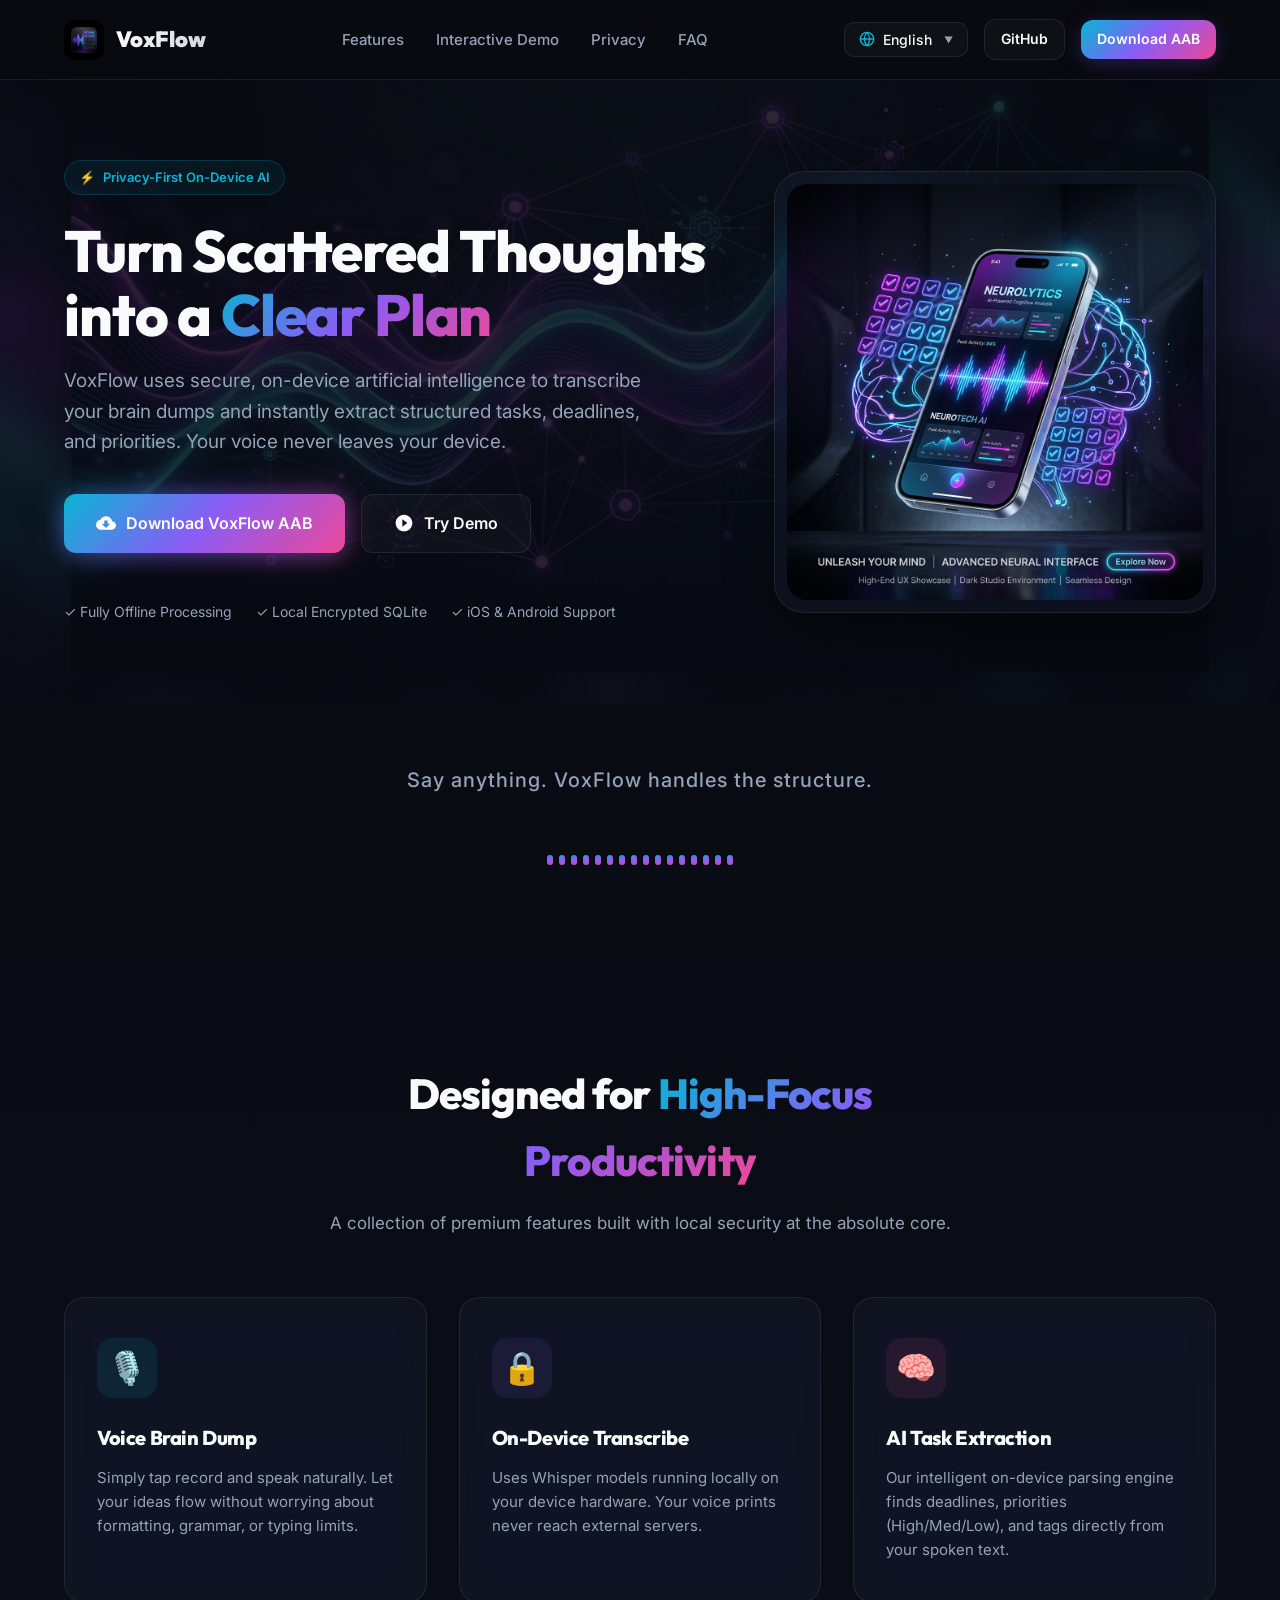
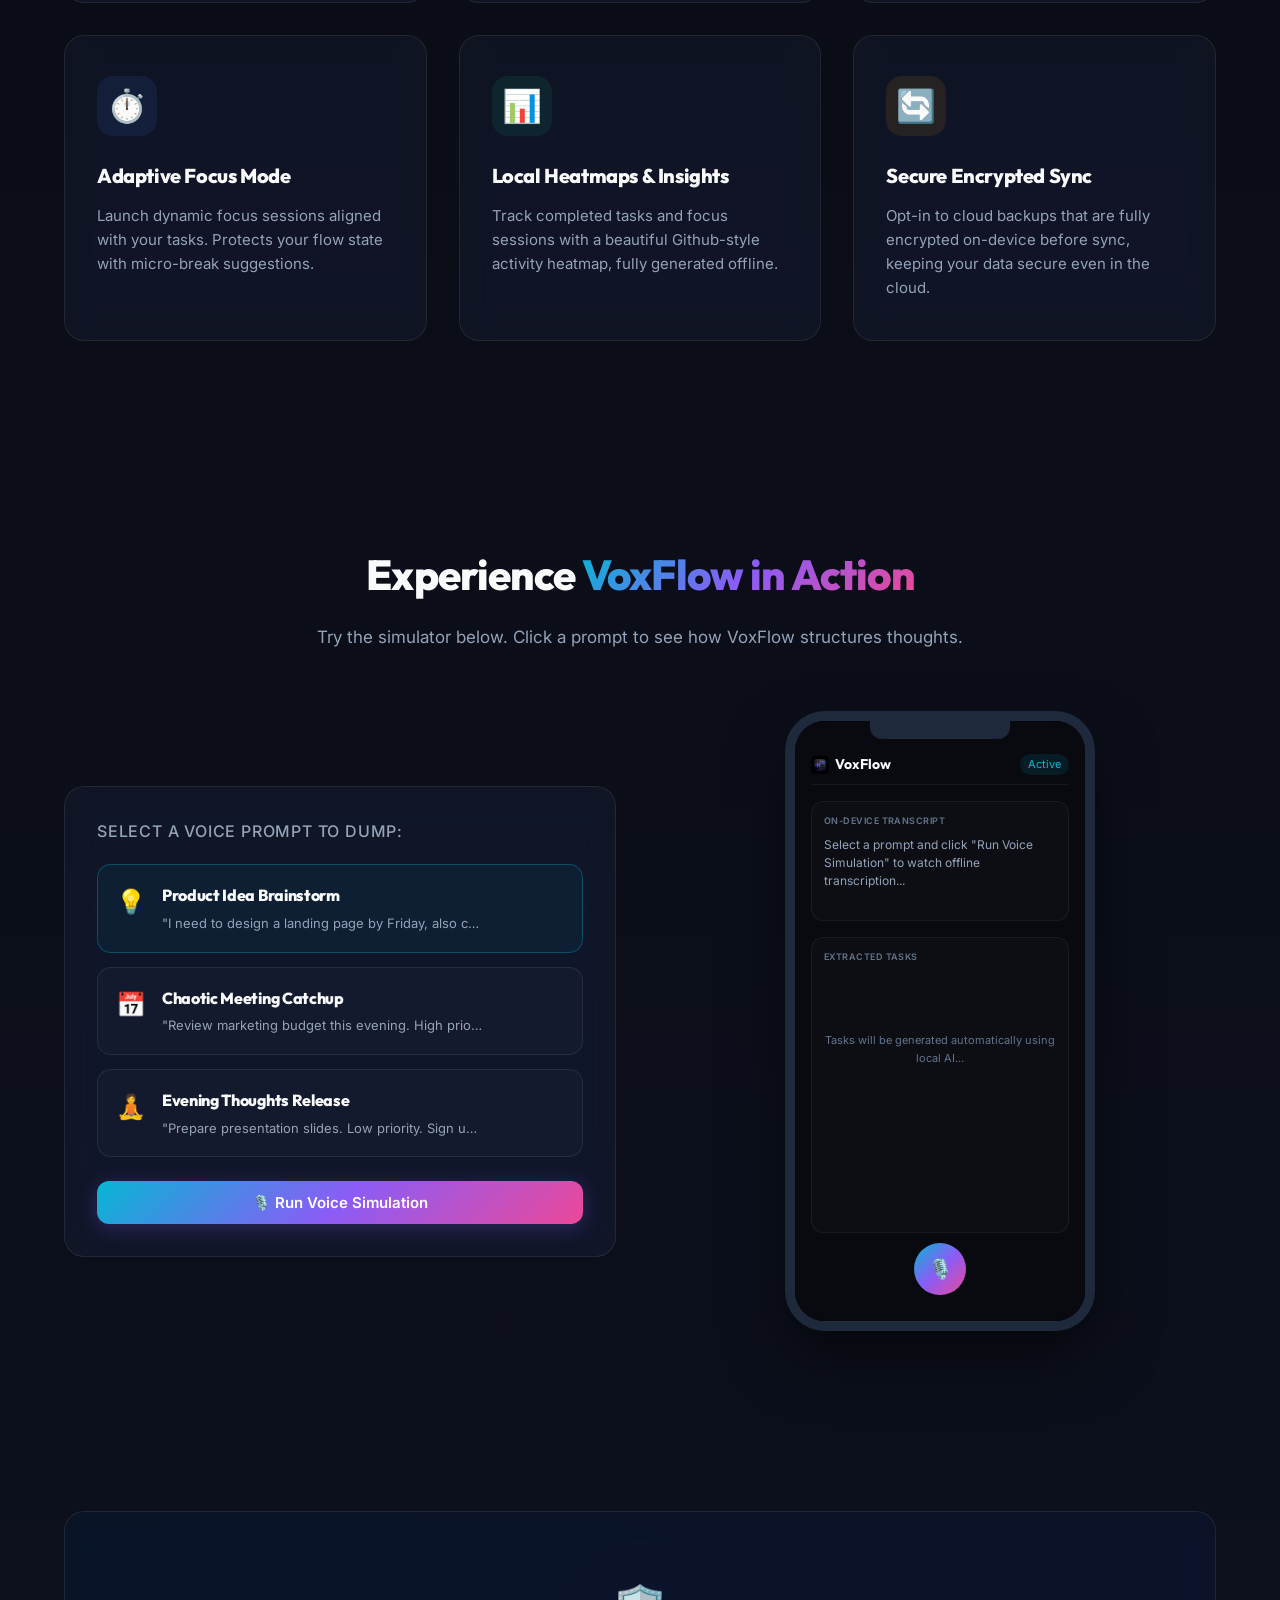
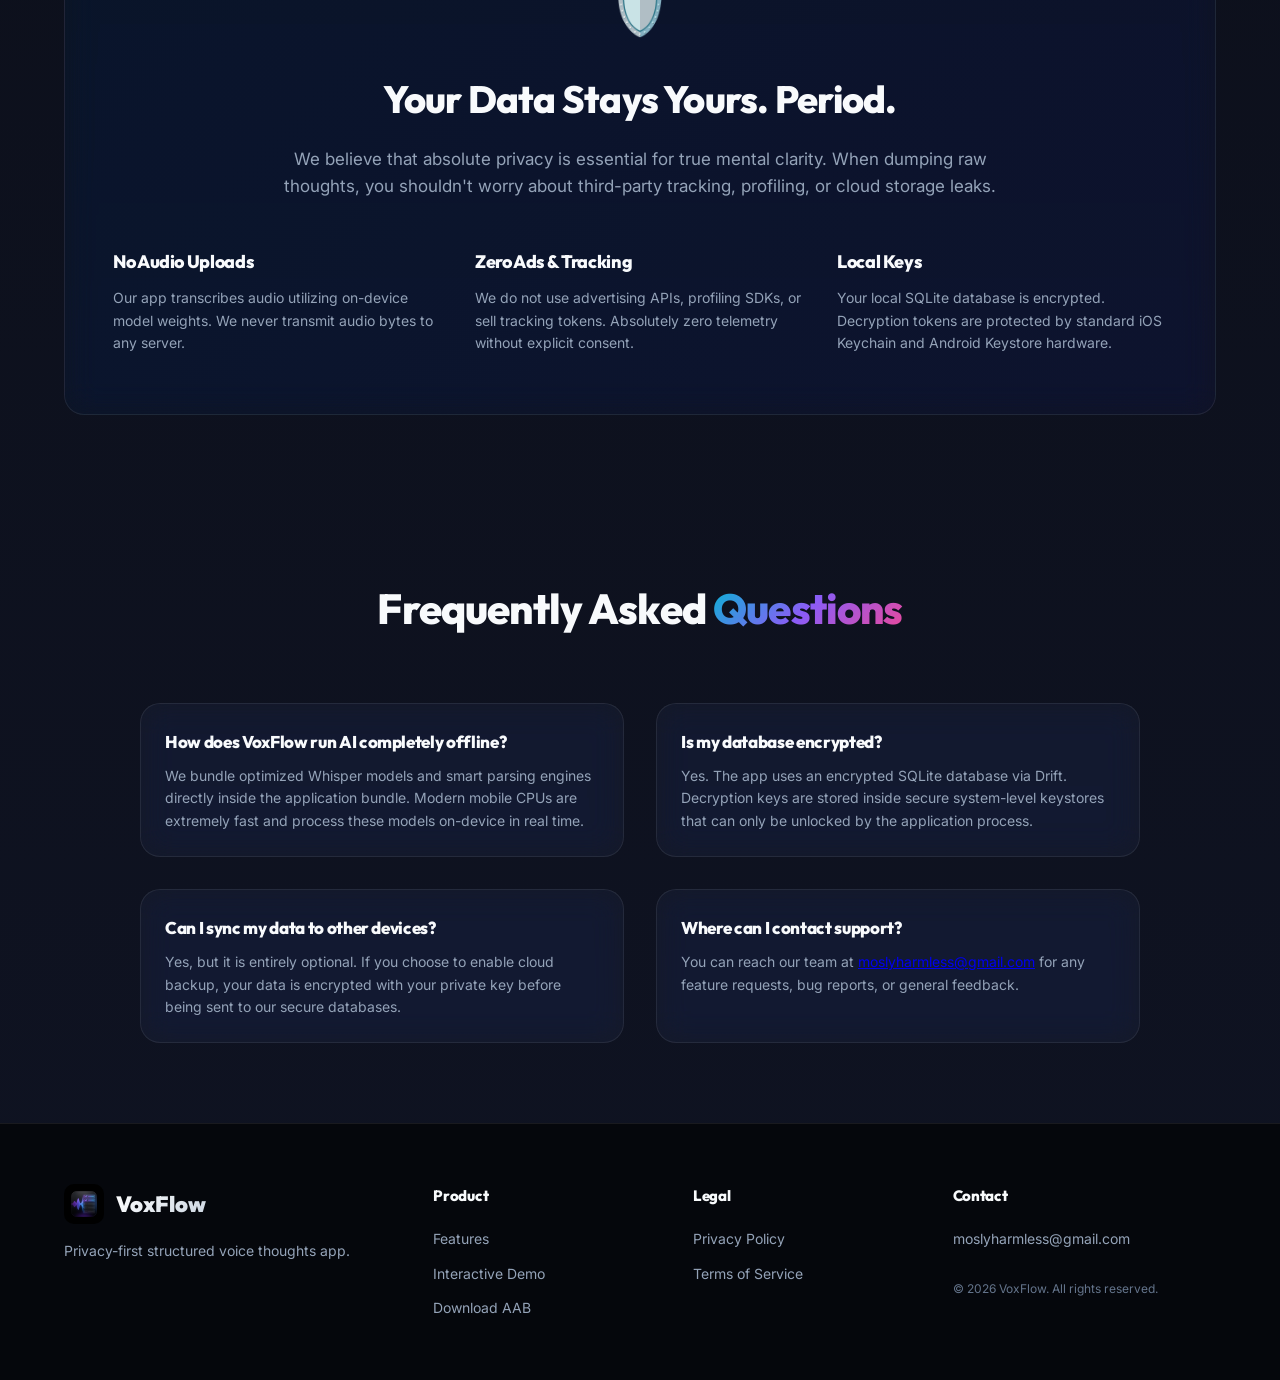
==== index.html @ 39fed7d7 "Add files via upload" ====
<!DOCTYPE html>
<html lang="en">
<head>
  <meta charset="UTF-8">
  <meta name="viewport" content="width=device-width, initial-scale=1.0">
  <meta name="description" content="VoxFlow - Privacy-first voice productivity app. Turn your scattered thoughts and voice recordings into structured tasks and clear plans instantly.">
  <title>VoxFlow - Your Voice. Structured.</title>
  
  <!-- Fonts -->
  <link rel="preconnect" href="https://fonts.googleapis.com">
  <link rel="preconnect" href="https://fonts.gstatic.com" crossorigin>
  <link href="https://fonts.googleapis.com/css2?family=Inter:wght@400;500;600;700&family=Outfit:wght@600;700;800;900&display=swap" rel="stylesheet">
  
  <!-- CSS -->
  <link rel="stylesheet" href="css/style.css">
  
  <!-- Favicon -->
  <link rel="icon" type="image/png" href="assets/logo.png">
</head>
<body>

  <!-- Navigation -->
  <header class="header">
    <div class="container navbar">
      <div class="logo-container">
        <img src="assets/logo.png" alt="VoxFlow Logo" class="logo-img">
        <span class="logo-text">VoxFlow</span>
      </div>
      <nav class="nav-links">
        <a href="#features" data-i18n="nav_features">Features</a>
        <a href="#demo" data-i18n="nav_demo">Interactive Demo</a>
        <a href="#privacy" data-i18n="nav_privacy">Privacy</a>
        <a href="#faq" data-i18n="nav_faq">FAQ</a>
      </nav>
      <div class="nav-actions">
        <!-- Language Dropdown -->
        <div class="lang-selector" id="langSelector">
          <button class="lang-btn" id="langBtn">
            <svg class="lang-icon" viewBox="0 0 24 24" fill="none" stroke="currentColor" stroke-width="2" stroke-linecap="round" stroke-linejoin="round">
              <circle cx="12" cy="12" r="10"></circle>
              <line x1="2" y1="12" x2="22" y2="12"></line>
              <path d="M12 2a15.3 15.3 0 0 1 4 10 15.3 15.3 0 0 1-4 10 15.3 15.3 0 0 1-4-10 15.3 15.3 0 0 1 4-10z"></path>
            </svg>
            <span class="current-lang" id="currentLang">English</span>
            <span class="dropdown-arrow">▼</span>
          </button>
          <div class="lang-dropdown" id="langDropdown">
            <a href="#" data-lang="en" class="lang-item active">English</a>
            <a href="#" data-lang="ru" class="lang-item">Русский</a>
            <a href="#" data-lang="uk" class="lang-item">Українська</a>
          </div>
        </div>
        <a href="https://github.com/sk1ph" target="_blank" class="btn btn-secondary btn-nav">GitHub</a>
        <a href="#download" class="btn btn-primary btn-nav" data-i18n="nav_download">Download AAB</a>
      </div>
    </div>
  </header>

  <!-- Hero Section -->
  <section class="hero-section">
    <div class="hero-bg-glow"></div>
    <div class="container hero-grid">
      <div class="hero-content">
        <div class="badge-premium" data-i18n="hero_badge">
          <span class="badge-icon">⚡</span> Privacy-First On-Device AI
        </div>
        <h1 class="hero-title" data-i18n="hero_title">Turn Scattered Thoughts into a <span class="gradient-text">Clear Plan</span></h1>
        <p class="hero-subtitle" data-i18n="hero_subtitle">VoxFlow uses secure, on-device artificial intelligence to transcribe your brain dumps and instantly extract structured tasks, deadlines, and priorities. Your voice never leaves your device.</p>
        
        <div class="hero-ctas" id="download">
          <a href="https://github.com/sk1ph/Privacy-First-Voice-Brain" class="btn btn-primary btn-large btn-glow" data-i18n="hero_download">
            <svg class="btn-icon" viewBox="0 0 24 24" fill="currentColor"><path d="M19.35 10.04C18.67 6.59 15.64 4 12 4 9.11 4 6.6 5.64 5.35 8.04 2.34 8.36 0 10.91 0 14c0 3.31 2.69 6 6 6h13c2.76 0 5-2.24 5-5 0-2.64-2.05-4.78-4.65-4.96zM17 13l-5 5-5-5h3V9h4v4h3z"/></svg>
            Download VoxFlow AAB
          </a>
          <a href="#demo" class="btn btn-secondary btn-large" data-i18n="hero_demo">
            <svg class="btn-icon" viewBox="0 0 24 24" fill="currentColor"><path d="M12 2C6.48 2 2 6.48 2 12s4.48 10 10 10 10-4.48 10-10S17.52 2 12 2zm-2 14.5v-9l6 4.5-6 4.5z"/></svg>
            Try Demo
          </a>
        </div>
        
        <div class="hero-meta">
          <span class="meta-item" data-i18n="meta_offline">✓ Fully Offline Processing</span>
          <span class="meta-item" data-i18n="meta_sqlite">✓ Local Encrypted SQLite</span>
          <span class="meta-item" data-i18n="meta_support">✓ iOS & Android Support</span>
        </div>
      </div>
      
      <div class="hero-visual">
        <div class="glass-card showcase-card">
          <img src="assets/app_showcase.png" alt="VoxFlow Mobile App Preview" class="showcase-img">
        </div>
      </div>
    </div>
  </section>

  <!-- Soundwave Section -->
  <div class="interactive-wave-container">
    <div class="wave-bg"></div>
    <div class="container text-center">
      <h3 class="wave-heading" data-i18n="wave_heading">Say anything. VoxFlow handles the structure.</h3>
      <div class="live-wave" id="liveWave">
        <div class="bar"></div>
        <div class="bar"></div>
        <div class="bar"></div>
        <div class="bar"></div>
        <div class="bar"></div>
        <div class="bar"></div>
        <div class="bar"></div>
        <div class="bar"></div>
        <div class="bar"></div>
        <div class="bar"></div>
        <div class="bar"></div>
        <div class="bar"></div>
        <div class="bar"></div>
        <div class="bar"></div>
        <div class="bar"></div>
        <div class="bar"></div>
      </div>
    </div>
  </div>

  <!-- Features Section -->
  <section class="features-section" id="features">
    <div class="container">
      <div class="section-header">
        <h2 class="section-title" data-i18n="features_title">Designed for <span class="gradient-text">High-Focus Productivity</span></h2>
        <p class="section-subtitle" data-i18n="features_subtitle">A collection of premium features built with local security at the absolute core.</p>
      </div>
      
      <div class="features-grid">
        <div class="feature-card glass-card">
          <div class="feature-icon icon-cyan">🎙️</div>
          <h3 class="feature-title" data-i18n="feat1_title">Voice Brain Dump</h3>
          <p class="feature-desc" data-i18n="feat1_desc">Simply tap record and speak naturally. Let your ideas flow without worrying about formatting, grammar, or typing limits.</p>
        </div>
        
        <div class="feature-card glass-card">
          <div class="feature-icon icon-purple">🔒</div>
          <h3 class="feature-title" data-i18n="feat2_title">On-Device Transcribe</h3>
          <p class="feature-desc" data-i18n="feat2_desc">Uses Whisper models running locally on your device hardware. Your voice prints never reach external servers.</p>
        </div>
        
        <div class="feature-card glass-card">
          <div class="feature-icon icon-pink">🧠</div>
          <h3 class="feature-title" data-i18n="feat3_title">AI Task Extraction</h3>
          <p class="feature-desc" data-i18n="feat3_desc">Our intelligent on-device parsing engine finds deadlines, priorities (High/Med/Low), and tags directly from your spoken text.</p>
        </div>
        
        <div class="feature-card glass-card">
          <div class="feature-icon icon-blue">⏱️</div>
          <h3 class="feature-title" data-i18n="feat4_title">Adaptive Focus Mode</h3>
          <p class="feature-desc" data-i18n="feat4_desc">Launch dynamic focus sessions aligned with your tasks. Protects your flow state with micro-break suggestions.</p>
        </div>
        
        <div class="feature-card glass-card">
          <div class="feature-icon icon-green">📊</div>
          <h3 class="feature-title" data-i18n="feat5_title">Local Heatmaps & Insights</h3>
          <p class="feature-desc" data-i18n="feat5_desc">Track completed tasks and focus sessions with a beautiful Github-style activity heatmap, fully generated offline.</p>
        </div>
        
        <div class="feature-card glass-card">
          <div class="feature-icon icon-yellow">🔄</div>
          <h3 class="feature-title" data-i18n="feat6_title">Secure Encrypted Sync</h3>
          <p class="feature-desc" data-i18n="feat6_desc">Opt-in to cloud backups that are fully encrypted on-device before sync, keeping your data secure even in the cloud.</p>
        </div>
      </div>
    </div>
  </section>

  <!-- Interactive Demo Simulator Section -->
  <section class="demo-section" id="demo">
    <div class="container">
      <div class="section-header">
        <h2 class="section-title" data-i18n="demo_title">Experience <span class="gradient-text">VoxFlow in Action</span></h2>
        <p class="section-subtitle" data-i18n="demo_subtitle">Try the simulator below. Click a prompt to see how VoxFlow structures thoughts.</p>
      </div>
      
      <div class="simulator-grid">
        <!-- Interactive Controller -->
        <div class="simulator-controls glass-card">
          <h4 class="sim-header" data-i18n="sim_header">Select a voice prompt to dump:</h4>
          
          <div class="prompt-option active" data-index="0">
            <span class="prompt-icon">💡</span>
            <div class="prompt-info">
              <h5 data-i18n="prompt1_title">Product Idea Brainstorm</h5>
              <p data-i18n="prompt1_text">"I need to design a landing page by Friday, also call Anna tomorrow to discuss..."</p>
            </div>
          </div>
          
          <div class="prompt-option" data-index="1">
            <span class="prompt-icon">📅</span>
            <div class="prompt-info">
              <h5 data-i18n="prompt2_title">Chaotic Meeting Catchup</h5>
              <p data-i18n="prompt2_text">"Review marketing budget this evening. High priority. Need to buy milk today..."</p>
            </div>
          </div>
          
          <div class="prompt-option" data-index="2">
            <span class="prompt-icon">🧘</span>
            <div class="prompt-info">
              <h5 data-i18n="prompt3_title">Evening Thoughts Release</h5>
              <p data-i18n="prompt3_text">"Prepare presentation slides. Low priority. Sign up for gym before Sunday..."</p>
            </div>
          </div>
          
          <button id="btnSimulate" class="btn btn-primary btn-full-width" data-i18n="btn_simulate">🎙️ Run Voice Simulation</button>
        </div>
        
        <!-- Phone Mockup Simulator -->
        <div class="phone-mockup-wrapper">
          <div class="phone-container">
            <div class="phone-notch"></div>
            <div class="phone-content">
              <!-- Mock App Screen -->
              <div class="mock-app">
                <div class="mock-app-header">
                  <div class="mock-logo">
                    <img src="assets/logo.png" alt="logo" class="mock-logo-img">
                    <span>VoxFlow</span>
                  </div>
                  <div class="mock-status" data-i18n="mock_active">Active</div>
                </div>
                
                <div class="mock-app-body">
                  <div class="mock-transcription-box">
                    <div class="box-label" data-i18n="mock_transcript_label">ON-DEVICE TRANSCRIPT</div>
                    <p id="mockTranscript" class="transcript-placeholder" data-i18n="mock_transcript_placeholder">Select a prompt and click "Run Voice Simulation" to watch offline transcription...</p>
                  </div>
                  
                  <div class="mock-tasks-list">
                    <div class="box-label" data-i18n="mock_tasks_label">EXTRACTED TASKS</div>
                    <div id="mockTasksContainer" class="empty-tasks-placeholder" data-i18n="mock_tasks_placeholder">
                      Tasks will be generated automatically using local AI...
                    </div>
                  </div>
                </div>
                
                <div class="mock-app-footer">
                  <div class="mock-mic-btn" id="mockMicBtn">
                    <div class="mic-wave"></div>
                    🎙️
                  </div>
                </div>
              </div>
            </div>
          </div>
        </div>
      </div>
    </div>
  </section>

  <!-- Privacy Section -->
  <section class="privacy-section" id="privacy">
    <div class="container">
      <div class="glass-card privacy-main-card">
        <div class="privacy-icon">🛡️</div>
        <h2 class="privacy-title" data-i18n="privacy_title">Your Data Stays Yours. <span class="accent-cyan">Period.</span></h2>
        <p class="privacy-lead" data-i18n="privacy_lead">We believe that absolute privacy is essential for true mental clarity. When dumping raw thoughts, you shouldn't worry about third-party tracking, profiling, or cloud storage leaks.</p>
        
        <div class="privacy-grid">
          <div class="privacy-item">
            <h4 data-i18n="priv1_title">No Audio Uploads</h4>
            <p data-i18n="priv1_desc">Our app transcribes audio utilizing on-device model weights. We never transmit audio bytes to any server.</p>
          </div>
          <div class="privacy-item">
            <h4 data-i18n="priv2_title">Zero Ads & Tracking</h4>
            <p data-i18n="priv2_desc">We do not use advertising APIs, profiling SDKs, or sell tracking tokens. Absolutely zero telemetry without explicit consent.</p>
          </div>
          <div class="privacy-item">
            <h4 data-i18n="priv3_title">Local Keys</h4>
            <p data-i18n="priv3_desc">Your local SQLite database is encrypted. Decryption tokens are protected by standard iOS Keychain and Android Keystore hardware.</p>
          </div>
        </div>
      </div>
    </div>
  </section>

  <!-- FAQ Section -->
  <section class="faq-section" id="faq">
    <div class="container">
      <div class="section-header">
        <h2 class="section-title" data-i18n="faq_title">Frequently Asked <span class="gradient-text">Questions</span></h2>
      </div>
      
      <div class="faq-grid">
        <div class="faq-item glass-card">
          <h4 data-i18n="faq1_q">How does VoxFlow run AI completely offline?</h4>
          <p data-i18n="faq1_a">We bundle optimized Whisper models and smart parsing engines directly inside the application bundle. Modern mobile CPUs are extremely fast and process these models on-device in real time.</p>
        </div>
        
        <div class="faq-item glass-card">
          <h4 data-i18n="faq2_q">Is my database encrypted?</h4>
          <p data-i18n="faq2_a">Yes. The app uses an encrypted SQLite database via Drift. Decryption keys are stored inside secure system-level keystores that can only be unlocked by the application process.</p>
        </div>
        
        <div class="faq-item glass-card">
          <h4 data-i18n="faq3_q">Can I sync my data to other devices?</h4>
          <p data-i18n="faq3_a">Yes, but it is entirely optional. If you choose to enable cloud backup, your data is encrypted with your private key before being sent to our secure databases.</p>
        </div>
        
        <div class="faq-item glass-card">
          <h4 data-i18n="faq4_q">Where can I contact support?</h4>
          <p data-i18n="faq4_a">You can reach our team at <a href="mailto:moslyharmless@gmail.com" class="accent-cyan">moslyharmless@gmail.com</a> for any feature requests, bug reports, or general feedback.</p>
        </div>
      </div>
    </div>
  </section>

  <!-- Footer -->
  <footer class="footer">
    <div class="container footer-grid">
      <div class="footer-brand">
        <div class="logo-container">
          <img src="assets/logo.png" alt="VoxFlow Logo" class="logo-img">
          <span class="logo-text">VoxFlow</span>
        </div>
        <p class="footer-desc" data-i18n="footer_desc">Privacy-first structured voice thoughts app.</p>
      </div>
      <div class="footer-links">
        <h5 data-i18n="footer_product">Product</h5>
        <a href="#features" data-i18n="nav_features">Features</a>
        <a href="#demo" data-i18n="nav_demo">Demo</a>
        <a href="#download" data-i18n="nav_download">Download AAB</a>
      </div>
      <div class="footer-links">
        <h5 data-i18n="footer_legal">Legal</h5>
        <a href="privacy-policy.html" data-i18n="footer_privacy">Privacy Policy</a>
        <a href="terms-of-service.html" data-i18n="footer_terms">Terms of Service</a>
      </div>
      <div class="footer-links">
        <h5>Contact</h5>
        <a href="mailto:moslyharmless@gmail.com">moslyharmless@gmail.com</a>
        <span data-i18n="footer_copy">© 2026 VoxFlow. All rights reserved.</span>
      </div>
    </div>
  </footer>

  <!-- JS -->
  <script src="js/main.js"></script>
</body>
</html>
---- css/style.css ----
/* Custom Reset & Tokens */
:root {
  --bg-primary: #080A10;
  --bg-secondary: #0F1322;
  --surface: rgba(255, 255, 255, 0.03);
  --surface-border: rgba(255, 255, 255, 0.08);
  --surface-hover: rgba(255, 255, 255, 0.06);
  
  --accent-cyan: #06B6D4;
  --accent-purple: #8B5CF6;
  --accent-pink: #EC4899;
  
  --text-primary: #F8FAFC;
  --text-secondary: #94A3B8;
  --text-tertiary: #64748B;
  
  --gradient-accent: linear-gradient(135deg, var(--accent-cyan) 0%, var(--accent-purple) 50%, var(--accent-pink) 100%);
  --gradient-dark: linear-gradient(180deg, var(--bg-primary) 0%, var(--bg-secondary) 100%);
  
  --font-sans: 'Inter', sans-serif;
  --font-display: 'Outfit', sans-serif;
  
  --transition-smooth: all 0.3s cubic-bezier(0.4, 0, 0.2, 1);
  --border-radius-card: 20px;
  --border-radius-btn: 12px;
}

* {
  box-sizing: border-box;
  margin: 0;
  padding: 0;
}

html {
  scroll-behavior: smooth;
}

body {
  background-color: var(--bg-primary);
  background-image: var(--gradient-dark);
  color: var(--text-primary);
  font-family: var(--font-sans);
  line-height: 1.6;
  overflow-x: hidden;
}

.container {
  max-width: 1200px;
  margin: 0 auto;
  padding: 0 24px;
}

.text-center {
  text-align: center;
}

/* Typography */
h1, h2, h3, h4, h5 {
  font-family: var(--font-display);
  font-weight: 800;
  letter-spacing: -0.02em;
}

p {
  color: var(--text-secondary);
}

/* Gradients & Badges */
.gradient-text {
  background: var(--gradient-accent);
  -webkit-background-clip: text;
  -webkit-text-fill-color: transparent;
}

.badge-premium {
  display: inline-flex;
  align-items: center;
  gap: 8px;
  padding: 6px 14px;
  border-radius: 30px;
  background: rgba(6, 182, 212, 0.08);
  border: 1px fill rgba(6, 182, 212, 0.15);
  border: 1px solid rgba(6, 182, 212, 0.2);
  color: var(--accent-cyan);
  font-size: 13px;
  font-weight: 600;
  margin-bottom: 24px;
  backdrop-filter: blur(10px);
}

/* Buttons */
.btn {
  display: inline-flex;
  align-items: center;
  justify-content: center;
  gap: 10px;
  font-family: var(--font-sans);
  font-weight: 600;
  font-size: 15px;
  padding: 12px 24px;
  border-radius: var(--border-radius-btn);
  cursor: pointer;
  text-decoration: none;
  transition: var(--transition-smooth);
  border: none;
}

.btn-large {
  padding: 16px 32px;
  font-size: 16px;
}

.btn-primary {
  background: var(--gradient-accent);
  color: #FFFFFF;
  box-shadow: 0 4px 20px rgba(139, 92, 246, 0.25);
}

.btn-primary:hover {
  transform: translateY(-2px);
  box-shadow: 0 8px 30px rgba(139, 92, 246, 0.4);
}

.btn-glow {
  position: relative;
}

.btn-glow::after {
  content: '';
  position: absolute;
  top: 0; left: 0; right: 0; bottom: 0;
  border-radius: var(--border-radius-btn);
  background: var(--gradient-accent);
  z-index: -1;
  filter: blur(15px);
  opacity: 0.5;
  transition: var(--transition-smooth);
}

.btn-glow:hover::after {
  filter: blur(25px);
  opacity: 0.8;
}

.btn-secondary {
  background: var(--surface);
  border: 1px solid var(--surface-border);
  color: var(--text-primary);
}

.btn-secondary:hover {
  background: var(--surface-hover);
  border-color: rgba(255, 255, 255, 0.15);
  transform: translateY(-2px);
}

.btn-nav {
  padding: 8px 16px;
  font-size: 14px;
}

.btn-icon {
  width: 20px;
  height: 20px;
}

/* Glassmorphism Card */
.glass-card {
  background: var(--surface);
  backdrop-filter: blur(16px) saturate(180%);
  -webkit-backdrop-filter: blur(16px) saturate(180%);
  border: 1px solid var(--surface-border);
  border-radius: var(--border-radius-card);
  transition: var(--transition-smooth);
}

/* Header & Navbar */
.header {
  position: fixed;
  top: 0; left: 0; right: 0;
  z-index: 100;
  background: rgba(8, 10, 16, 0.8);
  backdrop-filter: blur(20px);
  border-bottom: 1px solid var(--surface-border);
  height: 80px;
}

.navbar {
  display: flex;
  align-items: center;
  justify-content: space-between;
  height: 100%;
}

.logo-container {
  display: flex;
  align-items: center;
  gap: 12px;
}

.logo-img {
  width: 40px;
  height: 40px;
  border-radius: 10px;
}

.logo-text {
  font-family: var(--font-display);
  font-weight: 900;
  font-size: 22px;
  background: linear-gradient(135deg, #FFFFFF 0%, #CBD5E1 100%);
  -webkit-background-clip: text;
  -webkit-text-fill-color: transparent;
}

.nav-links {
  display: flex;
  gap: 32px;
}

.nav-links a {
  color: var(--text-secondary);
  text-decoration: none;
  font-weight: 500;
  font-size: 15px;
  transition: var(--transition-smooth);
}

.nav-links a:hover {
  color: var(--text-primary);
}

.nav-actions {
  display: flex;
  align-items: center;
  gap: 16px;
}

/* Language Selector Dropdown */
.lang-selector {
  position: relative;
  display: inline-block;
}

.lang-btn {
  display: flex;
  align-items: center;
  gap: 8px;
  background: var(--surface);
  border: 1px solid var(--surface-border);
  border-radius: 10px;
  padding: 8px 14px;
  color: var(--text-primary);
  font-family: var(--font-sans);
  font-weight: 500;
  font-size: 14px;
  cursor: pointer;
  transition: var(--transition-smooth);
}

.lang-btn:hover {
  background: var(--surface-hover);
  border-color: rgba(255, 255, 255, 0.15);
}

.lang-icon {
  width: 16px;
  height: 16px;
  color: var(--accent-cyan);
}

.dropdown-arrow {
  font-size: 9px;
  margin-left: 4px;
  transition: transform 0.3s ease;
  color: var(--text-secondary);
}

.lang-selector.open .dropdown-arrow {
  transform: rotate(180deg);
}

.lang-dropdown {
  position: absolute;
  top: calc(100% + 8px);
  right: 0;
  background: #121829;
  border: 1px solid var(--surface-border);
  border-radius: 12px;
  width: 150px;
  box-shadow: 0 10px 25px rgba(0,0,0,0.5);
  opacity: 0;
  visibility: hidden;
  transform: translateY(-10px);
  transition: all 0.3s cubic-bezier(0.4, 0, 0.2, 1);
  z-index: 200;
  padding: 6px;
}

.lang-selector.open .lang-dropdown {
  opacity: 1;
  visibility: visible;
  transform: translateY(0);
}

.lang-item {
  display: block;
  padding: 10px 14px;
  color: var(--text-secondary);
  text-decoration: none;
  font-size: 14px;
  font-weight: 500;
  border-radius: 8px;
  transition: var(--transition-smooth);
}

.lang-item:hover {
  background: rgba(255, 255, 255, 0.05);
  color: var(--text-primary);
}

.lang-item.active {
  background: rgba(6, 182, 212, 0.1);
  color: var(--accent-cyan);
}

/* Hero Section */
.hero-section {
  position: relative;
  padding-top: 160px;
  padding-bottom: 80px;
}

.hero-bg-glow {
  position: absolute;
  top: 0; left: 50%;
  transform: translateX(-50%);
  width: 100%;
  height: 100%;
  background-image: url('../assets/hero_bg.png');
  background-size: cover;
  background-position: center;
  opacity: 0.15;
  pointer-events: none;
  z-index: -1;
}

.hero-grid {
  display: grid;
  grid-template-columns: 1.2fr 0.8fr;
  gap: 48px;
  align-items: center;
}

.hero-title {
  font-size: 58px;
  line-height: 1.1;
  margin-bottom: 20px;
}

.hero-subtitle {
  font-size: 19px;
  line-height: 1.6;
  margin-bottom: 36px;
  max-width: 600px;
}

.hero-ctas {
  display: flex;
  gap: 16px;
  margin-bottom: 48px;
}

.hero-meta {
  display: flex;
  gap: 24px;
}

.meta-item {
  font-size: 14px;
  color: var(--text-secondary);
  display: flex;
  align-items: center;
  gap: 8px;
}

.showcase-card {
  padding: 12px;
  overflow: hidden;
  border-radius: 30px;
  box-shadow: 0 20px 50px rgba(0,0,0,0.3);
}

.showcase-img {
  width: 100%;
  border-radius: 20px;
  display: block;
}

/* Wave animation */
.interactive-wave-container {
  padding: 60px 0;
  position: relative;
}

.wave-heading {
  font-size: 20px;
  color: var(--text-secondary);
  margin-bottom: 24px;
  font-family: var(--font-sans);
  font-weight: 500;
  letter-spacing: 0.05em;
}

.live-wave {
  display: flex;
  justify-content: center;
  align-items: center;
  gap: 6px;
  height: 80px;
}

.live-wave .bar {
  width: 6px;
  height: 10px;
  background: var(--gradient-accent);
  border-radius: 3px;
  transition: var(--transition-smooth);
  animation: pulseWave 1.2s ease-in-out infinite alternate;
}

.live-wave:hover .bar {
  animation-duration: 0.5s;
}

/* Stagger animations */
.live-wave .bar:nth-child(1) { animation-delay: 0.1s; }
.live-wave .bar:nth-child(2) { animation-delay: 0.3s; }
.live-wave .bar:nth-child(3) { animation-delay: 0.5s; }
.live-wave .bar:nth-child(4) { animation-delay: 0.7s; }
.live-wave .bar:nth-child(5) { animation-delay: 0.9s; }
.live-wave .bar:nth-child(6) { animation-delay: 1.1s; }
.live-wave .bar:nth-child(7) { animation-delay: 1.3s; }
.live-wave .bar:nth-child(8) { animation-delay: 1.5s; }
.live-wave .bar:nth-child(9) { animation-delay: 1.4s; }
.live-wave .bar:nth-child(10) { animation-delay: 1.2s; }
.live-wave .bar:nth-child(11) { animation-delay: 1.0s; }
.live-wave .bar:nth-child(12) { animation-delay: 0.8s; }
.live-wave .bar:nth-child(13) { animation-delay: 0.6s; }
.live-wave .bar:nth-child(14) { animation-delay: 0.4s; }
.live-wave .bar:nth-child(15) { animation-delay: 0.2s; }
.live-wave .bar:nth-child(16) { animation-delay: 0.0s; }

@keyframes pulseWave {
  0% { height: 10px; }
  100% { height: 70px; }
}

/* Features */
.features-section {
  padding: 100px 0;
  position: relative;
}

.section-header {
  text-align: center;
  max-width: 700px;
  margin: 0 auto 60px auto;
}

.section-title {
  font-size: 42px;
  margin-bottom: 16px;
}

.section-subtitle {
  font-size: 17px;
  color: var(--text-secondary);
}

.features-grid {
  display: grid;
  grid-template-columns: repeat(auto-fit, minmax(320px, 1fr));
  gap: 32px;
}

.feature-card {
  padding: 40px 32px;
}

.feature-card:hover {
  transform: translateY(-5px);
  border-color: rgba(255, 255, 255, 0.15);
  box-shadow: 0 15px 40px rgba(0,0,0,0.3);
}

.feature-icon {
  font-size: 32px;
  margin-bottom: 24px;
  width: 60px;
  height: 60px;
  display: flex;
  align-items: center;
  justify-content: center;
  border-radius: 16px;
}

.icon-cyan { background: rgba(6, 182, 212, 0.1); }
.icon-purple { background: rgba(139, 92, 246, 0.1); }
.icon-pink { background: rgba(236, 72, 153, 0.1); }
.icon-blue { background: rgba(59, 130, 246, 0.1); }
.icon-green { background: rgba(16, 185, 129, 0.1); }
.icon-yellow { background: rgba(245, 158, 11, 0.1); }

.feature-title {
  font-size: 20px;
  margin-bottom: 12px;
}

.feature-desc {
  font-size: 15px;
  line-height: 1.6;
}

/* Demo Simulator */
.demo-section {
  padding: 100px 0;
}

.simulator-grid {
  display: grid;
  grid-template-columns: 1fr 1fr;
  gap: 48px;
  align-items: center;
}

.simulator-controls {
  padding: 32px;
}

.sim-header {
  font-size: 16px;
  color: var(--text-secondary);
  font-family: var(--font-sans);
  font-weight: 500;
  text-transform: uppercase;
  letter-spacing: 0.05em;
  margin-bottom: 20px;
}

.prompt-option {
  display: flex;
  gap: 16px;
  padding: 18px;
  border-radius: 14px;
  background: rgba(255, 255, 255, 0.02);
  border: 1px solid var(--surface-border);
  cursor: pointer;
  margin-bottom: 14px;
  transition: var(--transition-smooth);
}

.prompt-option:hover {
  background: var(--surface-hover);
  border-color: rgba(255, 255, 255, 0.12);
}

.prompt-option.active {
  background: rgba(6, 182, 212, 0.06);
  border-color: rgba(6, 182, 212, 0.3);
}

.prompt-icon {
  font-size: 24px;
}

.prompt-info h5 {
  font-size: 16px;
  margin-bottom: 4px;
}

.prompt-info p {
  font-size: 13px;
  color: var(--text-secondary);
  white-space: nowrap;
  overflow: hidden;
  text-overflow: ellipsis;
  max-width: 320px;
}

.btn-full-width {
  width: 100%;
  margin-top: 10px;
}

/* Phone Mockup */
.phone-mockup-wrapper {
  display: flex;
  justify-content: center;
}

.phone-container {
  width: 310px;
  height: 620px;
  background: #000;
  border: 10px solid #1e293b;
  border-radius: 40px;
  position: relative;
  box-shadow: 0 30px 60px rgba(0,0,0,0.5);
  overflow: hidden;
}

.phone-notch {
  width: 140px;
  height: 18px;
  background: #1e293b;
  position: absolute;
  top: 0; left: 50%;
  transform: translateX(-50%);
  border-bottom-left-radius: 12px;
  border-bottom-right-radius: 12px;
  z-index: 10;
}

.phone-content {
  width: 100%;
  height: 100%;
  position: relative;
}

/* Mock App UI styling */
.mock-app {
  display: flex;
  flex-direction: column;
  height: 100%;
  background: #080A10;
  padding: 24px 16px 16px 16px;
}

.mock-app-header {
  display: flex;
  justify-content: space-between;
  align-items: center;
  padding: 8px 0;
  border-bottom: 1px solid rgba(255,255,255,0.06);
}

.mock-logo {
  display: flex;
  align-items: center;
  gap: 6px;
  font-family: var(--font-display);
  font-weight: 700;
  font-size: 14px;
}

.mock-logo-img {
  width: 18px;
  height: 18px;
  border-radius: 4px;
}

.mock-status {
  font-size: 11px;
  color: var(--accent-cyan);
  background: rgba(6, 182, 212, 0.1);
  padding: 2px 8px;
  border-radius: 20px;
}

.mock-app-body {
  flex: 1;
  display: flex;
  flex-direction: column;
  gap: 16px;
  padding-top: 16px;
  overflow: hidden;
}

.mock-transcription-box {
  background: rgba(255,255,255,0.02);
  border: 1px solid rgba(255,255,255,0.05);
  border-radius: 12px;
  padding: 12px;
  min-height: 120px;
}

.box-label {
  font-size: 9px;
  font-weight: 600;
  color: var(--text-tertiary);
  letter-spacing: 0.05em;
  margin-bottom: 8px;
}

#mockTranscript {
  font-size: 12px;
  line-height: 1.5;
  color: var(--text-secondary);
}

#mockTranscript.typing {
  color: var(--text-primary);
}

.mock-tasks-list {
  flex: 1;
  background: rgba(255,255,255,0.02);
  border: 1px solid rgba(255,255,255,0.05);
  border-radius: 12px;
  padding: 12px;
  display: flex;
  flex-direction: column;
  overflow-y: auto;
}

.empty-tasks-placeholder {
  font-size: 11px;
  color: var(--text-tertiary);
  text-align: center;
  margin-top: 30px;
}

.mock-task-item {
  display: flex;
  align-items: center;
  gap: 10px;
  padding: 8px 10px;
  background: rgba(255,255,255,0.03);
  border: 1px solid rgba(255,255,255,0.05);
  border-radius: 8px;
  margin-bottom: 8px;
  animation: slideInTask 0.4s cubic-bezier(0.18, 0.89, 0.32, 1.28) forwards;
}

@keyframes slideInTask {
  0% { opacity: 0; transform: translateY(10px); }
  100% { opacity: 1; transform: translateY(0); }
}

.task-checkbox {
  width: 14px;
  height: 14px;
  border: 1.5px solid var(--accent-cyan);
  border-radius: 3px;
}

.task-details {
  flex: 1;
}

.task-title {
  font-size: 11px;
  color: var(--text-primary);
  font-weight: 500;
}

.task-meta {
  display: flex;
  gap: 6px;
  margin-top: 2px;
}

.task-due {
  font-size: 9px;
  color: var(--text-tertiary);
}

.task-priority {
  font-size: 9px;
  font-weight: 700;
  padding: 0 4px;
  border-radius: 2px;
}

.p-high { background: rgba(239, 68, 68, 0.15); color: #EF4444; }
.p-med { background: rgba(245, 158, 11, 0.15); color: #F59E0B; }
.p-low { background: rgba(6, 182, 212, 0.15); color: #06B6D4; }

.mock-app-footer {
  display: flex;
  justify-content: center;
  align-items: center;
  padding: 10px 0;
}

.mock-mic-btn {
  width: 52px;
  height: 52px;
  background: var(--gradient-accent);
  border-radius: 50%;
  display: flex;
  align-items: center;
  justify-content: center;
  color: #fff;
  font-size: 20px;
  position: relative;
  cursor: pointer;
}

.mock-mic-btn.active {
  animation: pulseMic 1s infinite alternate;
}

@keyframes pulseMic {
  0% { transform: scale(1); box-shadow: 0 0 0 0 rgba(6,182,212,0.4); }
  100% { transform: scale(1.08); box-shadow: 0 0 15px 6px rgba(6,182,212,0.4); }
}

/* Privacy Section Styling */
.privacy-section {
  padding: 80px 0;
}

.privacy-main-card {
  padding: 60px 48px;
  text-align: center;
  background: linear-gradient(135deg, rgba(6, 182, 212, 0.03) 0%, rgba(139, 92, 246, 0.03) 100%);
}

.privacy-icon {
  font-size: 48px;
  margin-bottom: 20px;
}

.privacy-title {
  font-size: 38px;
  margin-bottom: 16px;
}

.privacy-lead {
  font-size: 17px;
  max-width: 750px;
  margin: 0 auto 48px auto;
  color: var(--text-secondary);
}

.privacy-grid {
  display: grid;
  grid-template-columns: repeat(3, 1fr);
  gap: 32px;
  text-align: left;
}

.privacy-item h4 {
  font-size: 18px;
  margin-bottom: 10px;
  color: var(--text-primary);
}

.privacy-item p {
  font-size: 14px;
  line-height: 1.6;
}

/* FAQ */
.faq-section {
  padding: 80px 0;
}

.faq-grid {
  display: grid;
  grid-template-columns: 1fr 1fr;
  gap: 32px;
  max-width: 1000px;
  margin: 0 auto;
}

.faq-item {
  padding: 24px;
}

.faq-item h4 {
  font-size: 17px;
  margin-bottom: 10px;
}

.faq-item p {
  font-size: 14px;
  line-height: 1.6;
}

/* Footer */
.footer {
  background: #05070c;
  padding: 60px 0;
  border-top: 1px solid var(--surface-border);
}

.footer-grid {
  display: grid;
  grid-template-columns: 1.5fr 1fr 1fr 1.2fr;
  gap: 40px;
}

.footer-brand .logo-container {
  margin-bottom: 16px;
}

.footer-desc {
  font-size: 14px;
  line-height: 1.6;
}

.footer-links {
  display: flex;
  flex-direction: column;
  gap: 12px;
}

.footer-links h5 {
  font-size: 15px;
  margin-bottom: 8px;
  color: var(--text-primary);
}

.footer-links a {
  font-size: 14px;
  color: var(--text-secondary);
  text-decoration: none;
  transition: var(--transition-smooth);
}

.footer-links a:hover {
  color: var(--text-primary);
}

.footer-links span {
  font-size: 12px;
  color: var(--text-tertiary);
  margin-top: 16px;
}

/* Responsive */
@media (max-width: 1024px) {
  .hero-grid, .simulator-grid {
    grid-template-columns: 1fr;
    gap: 40px;
  }
  
  .hero-content {
    text-align: center;
  }
  
  .hero-title {
    font-size: 44px;
  }
  
  .hero-subtitle {
    margin-left: auto;
    margin-right: auto;
  }
  
  .hero-ctas, .hero-meta {
    justify-content: center;
  }
  
  .privacy-grid {
    grid-template-columns: 1fr;
  }
  
  .footer-grid {
    grid-template-columns: 1fr 1fr;
  }
}

@media (max-width: 768px) {
  .nav-links, .nav-actions a:first-child {
    display: none;
  }
  
  .section-title {
    font-size: 32px;
  }
  
  .faq-grid {
    grid-template-columns: 1fr;
  }
  
  .footer-grid {
    grid-template-columns: 1fr;
  }
}
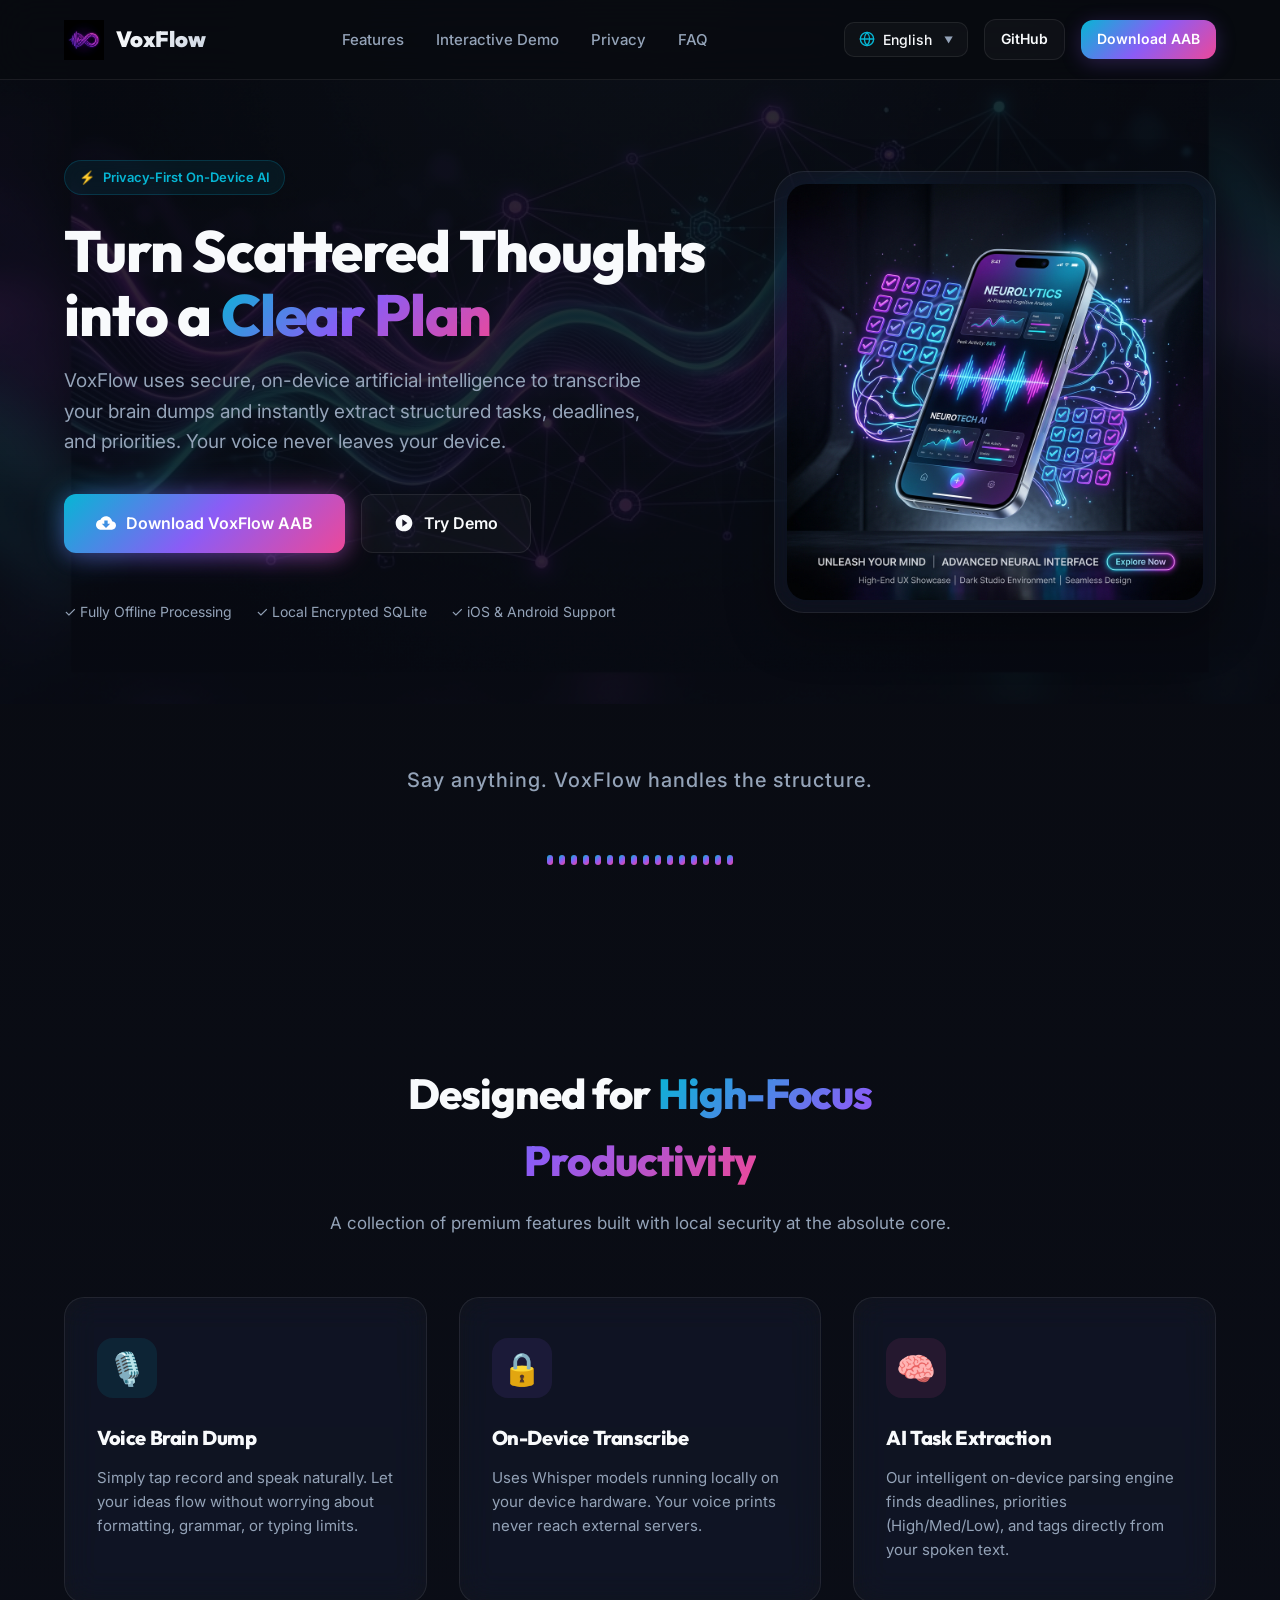
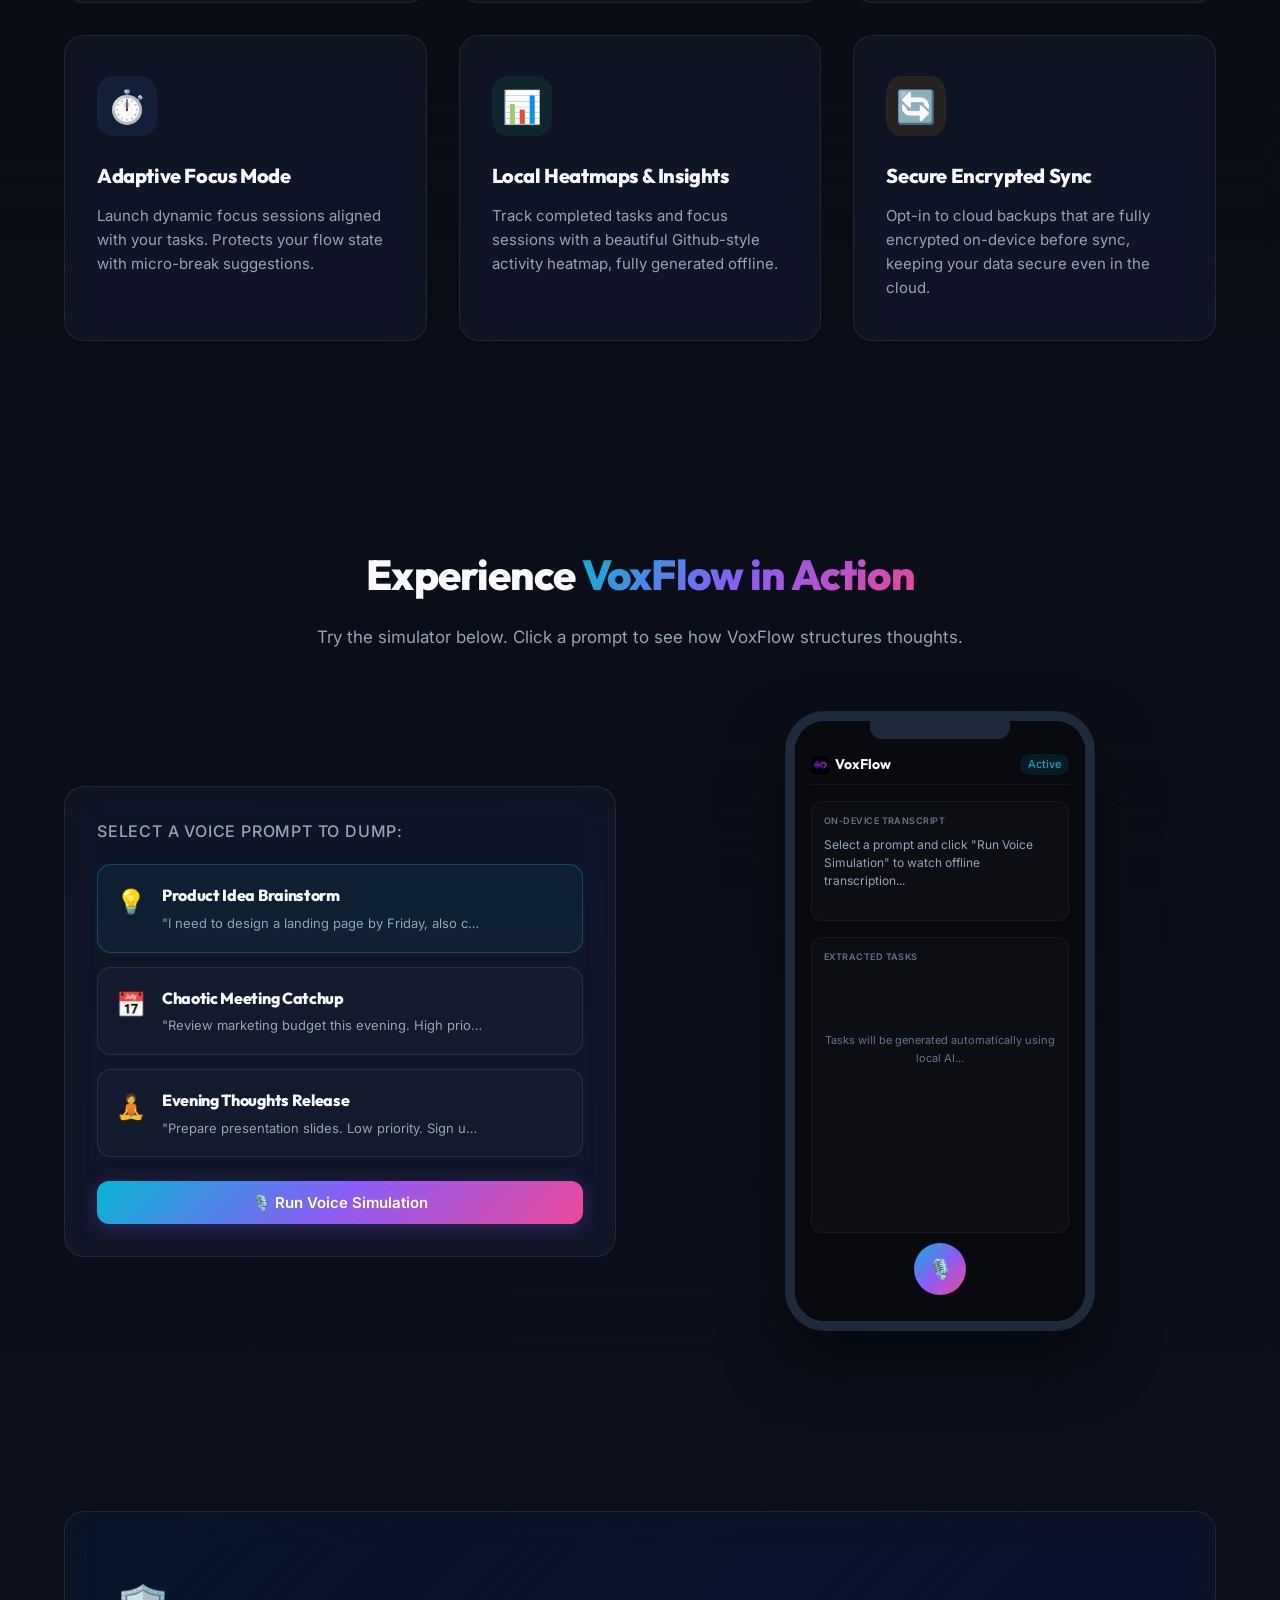
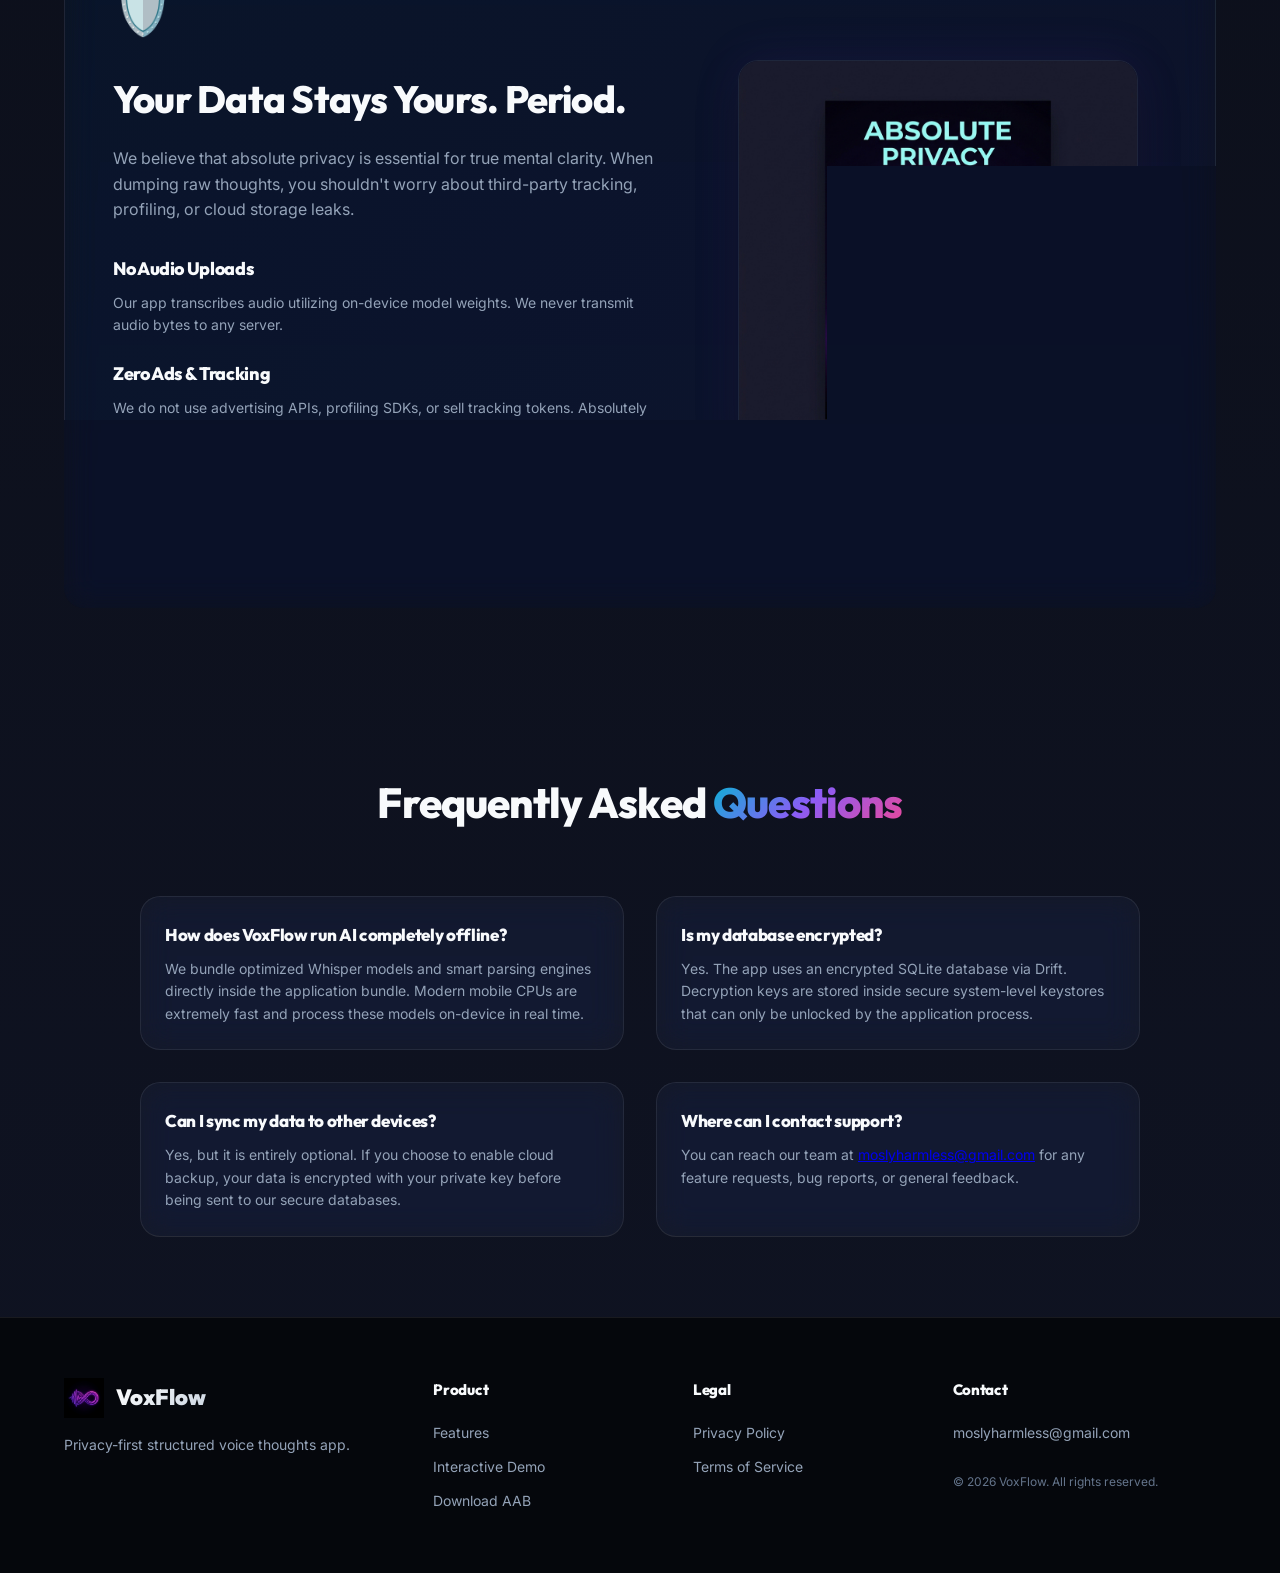
==== commit 19d3a720: "Update third-party services in privacy policy Replace Sentry, Render, and Neon with Firebase Crashly" ====
--- a/index.html
+++ b/index.html
@@ -87,7 +87,7 @@
       
       <div class="hero-visual">
         <div class="glass-card showcase-card">
-          <img src="assets/app_showcase.png" alt="VoxFlow Mobile App Preview" class="showcase-img">
+          <img id="heroShowcase" src="assets/app_showcase.png" alt="VoxFlow Mobile App Preview" class="showcase-img">
         </div>
       </div>
     </div>
@@ -254,22 +254,29 @@
   <section class="privacy-section" id="privacy">
     <div class="container">
       <div class="glass-card privacy-main-card">
-        <div class="privacy-icon">🛡️</div>
-        <h2 class="privacy-title" data-i18n="privacy_title">Your Data Stays Yours. <span class="accent-cyan">Period.</span></h2>
-        <p class="privacy-lead" data-i18n="privacy_lead">We believe that absolute privacy is essential for true mental clarity. When dumping raw thoughts, you shouldn't worry about third-party tracking, profiling, or cloud storage leaks.</p>
-        
-        <div class="privacy-grid">
-          <div class="privacy-item">
-            <h4 data-i18n="priv1_title">No Audio Uploads</h4>
-            <p data-i18n="priv1_desc">Our app transcribes audio utilizing on-device model weights. We never transmit audio bytes to any server.</p>
-          </div>
-          <div class="privacy-item">
-            <h4 data-i18n="priv2_title">Zero Ads & Tracking</h4>
-            <p data-i18n="priv2_desc">We do not use advertising APIs, profiling SDKs, or sell tracking tokens. Absolutely zero telemetry without explicit consent.</p>
-          </div>
-          <div class="privacy-item">
-            <h4 data-i18n="priv3_title">Local Keys</h4>
-            <p data-i18n="priv3_desc">Your local SQLite database is encrypted. Decryption tokens are protected by standard iOS Keychain and Android Keystore hardware.</p>
+        <div class="privacy-layout">
+          <div class="privacy-content-col">
+            <div class="privacy-icon">🛡️</div>
+            <h2 class="privacy-title" data-i18n="privacy_title">Your Data Stays Yours. <span class="accent-cyan">Period.</span></h2>
+            <p class="privacy-lead" data-i18n="privacy_lead">We believe that absolute privacy is essential for true mental clarity. When dumping raw thoughts, you shouldn't worry about third-party tracking, profiling, or cloud storage leaks.</p>
+            
+            <div class="privacy-grid-vertical">
+              <div class="privacy-item">
+                <h4 data-i18n="priv1_title">No Audio Uploads</h4>
+                <p data-i18n="priv1_desc">Our app transcribes audio utilizing on-device model weights. We never transmit audio bytes to any server.</p>
+              </div>
+              <div class="privacy-item">
+                <h4 data-i18n="priv2_title">Zero Ads & Tracking</h4>
+                <p data-i18n="priv2_desc">We do not use advertising APIs, profiling SDKs, or sell tracking tokens. Absolutely zero telemetry without explicit consent.</p>
+              </div>
+              <div class="privacy-item">
+                <h4 data-i18n="priv3_title">Local Keys</h4>
+                <p data-i18n="priv3_desc">Your local SQLite database is encrypted. Decryption tokens are protected by standard iOS Keychain and Android Keystore hardware.</p>
+              </div>
+            </div>
+          </div>
+          <div class="privacy-poster-col">
+            <img id="privacyPoster" class="privacy-poster-img" src="assets/poster_en_privacy.png" alt="VoxFlow Privacy Poster">
           </div>
         </div>
       </div>
--- a/css/style.css
+++ b/css/style.css
@@ -201,7 +201,6 @@
 .logo-img {
   width: 40px;
   height: 40px;
-  border-radius: 10px;
 }
 
 .logo-text {
@@ -814,8 +813,18 @@
 
 .privacy-main-card {
   padding: 60px 48px;
-  text-align: center;
   background: linear-gradient(135deg, rgba(6, 182, 212, 0.03) 0%, rgba(139, 92, 246, 0.03) 100%);
+}
+
+.privacy-layout {
+  display: grid;
+  grid-template-columns: 1.2fr 1fr;
+  gap: 48px;
+  align-items: center;
+}
+
+.privacy-content-col {
+  text-align: left;
 }
 
 .privacy-icon {
@@ -829,28 +838,45 @@
 }
 
 .privacy-lead {
-  font-size: 17px;
-  max-width: 750px;
-  margin: 0 auto 48px auto;
+  font-size: 16px;
+  margin-bottom: 32px;
   color: var(--text-secondary);
 }
 
-.privacy-grid {
-  display: grid;
-  grid-template-columns: repeat(3, 1fr);
-  gap: 32px;
-  text-align: left;
+.privacy-grid-vertical {
+  display: flex;
+  flex-direction: column;
+  gap: 24px;
 }
 
 .privacy-item h4 {
   font-size: 18px;
-  margin-bottom: 10px;
+  margin-bottom: 8px;
   color: var(--text-primary);
 }
 
 .privacy-item p {
   font-size: 14px;
   line-height: 1.6;
+}
+
+.privacy-poster-col {
+  display: flex;
+  justify-content: center;
+}
+
+.privacy-poster-img {
+  width: 100%;
+  max-width: 400px;
+  border-radius: var(--border-radius-card);
+  box-shadow: 0 20px 40px rgba(0, 0, 0, 0.3), 0 0 50px rgba(139, 92, 246, 0.1);
+  border: 1px solid rgba(255, 255, 255, 0.08);
+  transition: var(--transition-smooth);
+}
+
+.privacy-poster-img:hover {
+  transform: translateY(-5px) scale(1.02);
+  box-shadow: 0 30px 60px rgba(0, 0, 0, 0.4), 0 0 60px rgba(139, 92, 246, 0.2);
 }
 
 /* FAQ */
@@ -933,13 +959,14 @@
 
 /* Responsive */
 @media (max-width: 1024px) {
-  .hero-grid, .simulator-grid {
+  .hero-grid, .simulator-grid, .privacy-layout {
     grid-template-columns: 1fr;
     gap: 40px;
   }
   
   .hero-content {
     text-align: center;
+    padding: 0 10px;
   }
   
   .hero-title {
@@ -955,8 +982,8 @@
     justify-content: center;
   }
   
-  .privacy-grid {
-    grid-template-columns: 1fr;
+  .privacy-content-col {
+    text-align: center;
   }
   
   .footer-grid {
@@ -965,7 +992,7 @@
 }
 
 @media (max-width: 768px) {
-  .nav-links, .nav-actions a:first-child {
+  .nav-links, .nav-actions .btn-nav:not(.btn-primary) {
     display: none;
   }
   
@@ -973,11 +1000,118 @@
     font-size: 32px;
   }
   
+  .features-grid {
+    grid-template-columns: repeat(auto-fit, minmax(280px, 1fr));
+    gap: 20px;
+  }
+  
+  .feature-card {
+    padding: 30px 20px;
+  }
+  
   .faq-grid {
     grid-template-columns: 1fr;
   }
   
   .footer-grid {
     grid-template-columns: 1fr;
-  }
-}
+    text-align: center;
+    gap: 30px;
+  }
+  
+  .footer-brand, .footer-links {
+    align-items: center;
+    justify-content: center;
+  }
+  
+  .logo-container {
+    justify-content: center;
+  }
+}
+
+@media (max-width: 480px) {
+  .header {
+    height: 70px;
+  }
+  
+  .hero-section {
+    padding-top: 110px;
+    padding-bottom: 40px;
+  }
+  
+  .logo-text {
+    font-size: 19px;
+  }
+  
+  .logo-img {
+    width: 32px;
+    height: 32px;
+  }
+  
+  .nav-actions .btn-nav {
+    display: none; /* Hide download button in nav on extremely small screens */
+  }
+  
+  .hero-title {
+    font-size: 32px;
+    line-height: 1.2;
+  }
+  
+  .hero-subtitle {
+    font-size: 15px;
+    margin-bottom: 28px;
+  }
+  
+  .hero-ctas {
+    flex-direction: column;
+    width: 100%;
+    gap: 12px;
+  }
+  
+  .hero-ctas .btn {
+    width: 100%;
+    padding: 14px 20px;
+  }
+  
+  .hero-meta {
+    flex-direction: column;
+    gap: 8px;
+    align-items: center;
+  }
+  
+  .badge-premium {
+    font-size: 11px;
+    padding: 4px 12px;
+  }
+  
+  .live-wave .bar {
+    width: 4px;
+    gap: 4px;
+  }
+  
+  .privacy-main-card {
+    padding: 30px 20px;
+  }
+  
+  .privacy-title {
+    font-size: 28px;
+  }
+  
+  .privacy-lead {
+    font-size: 15px;
+  }
+  
+  /* Policy details pages responsive overrides */
+  .policy-container {
+    padding-top: 100px;
+    padding-bottom: 40px;
+  }
+  
+  .policy-card {
+    padding: 24px 20px !important;
+  }
+  
+  .policy-title {
+    font-size: 28px !important;
+  }
+}
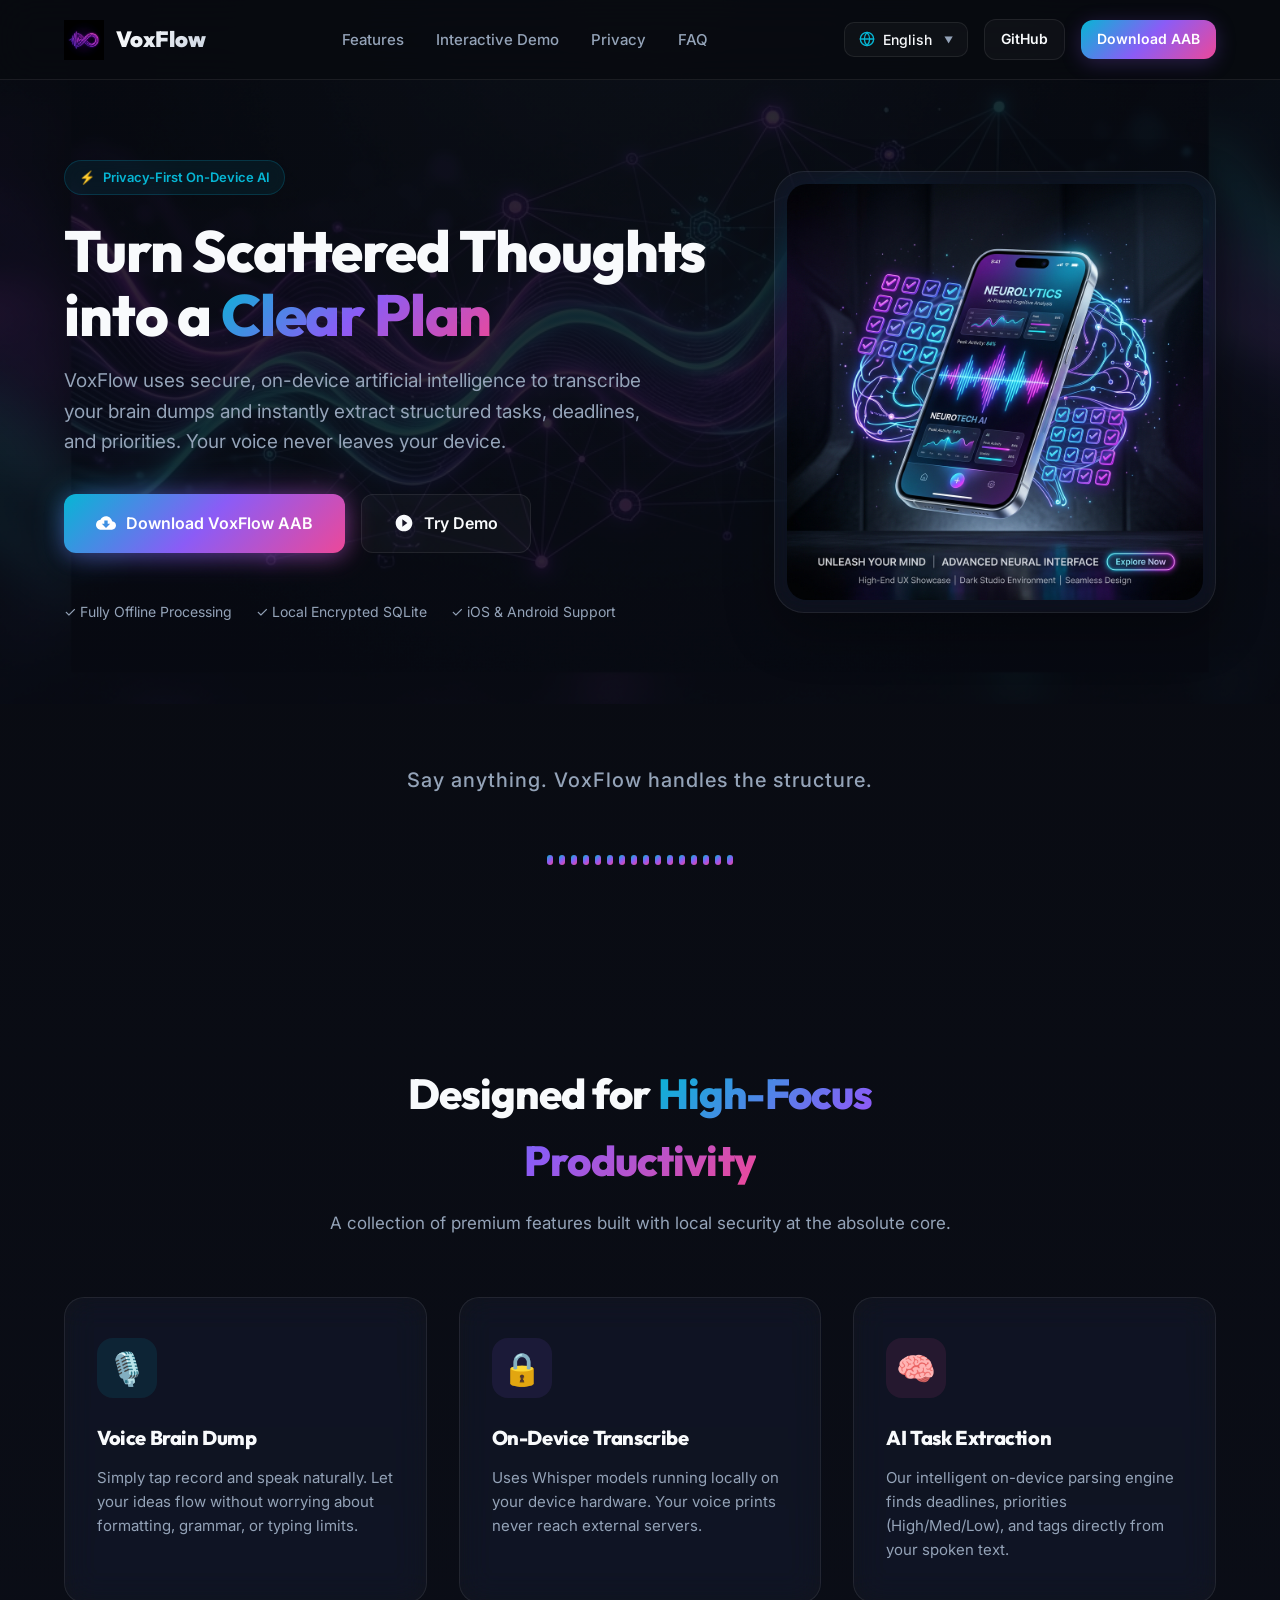
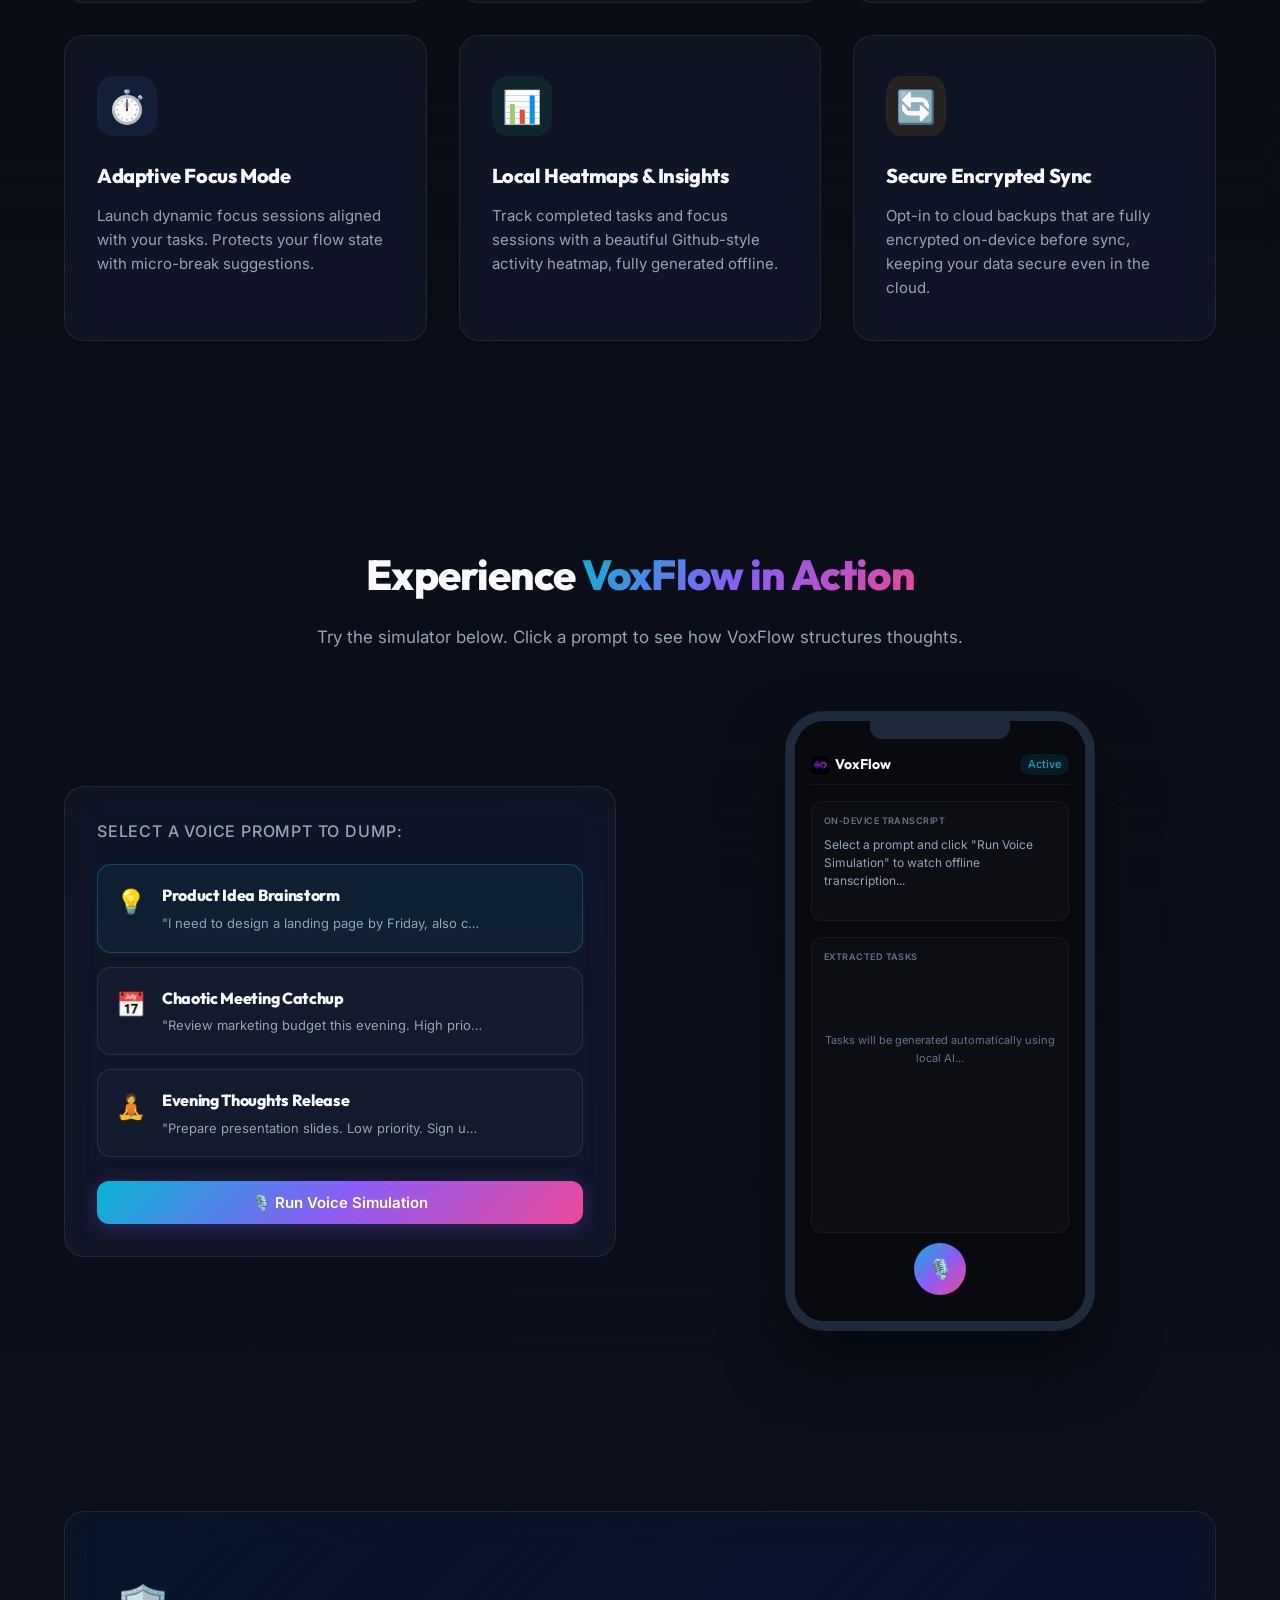
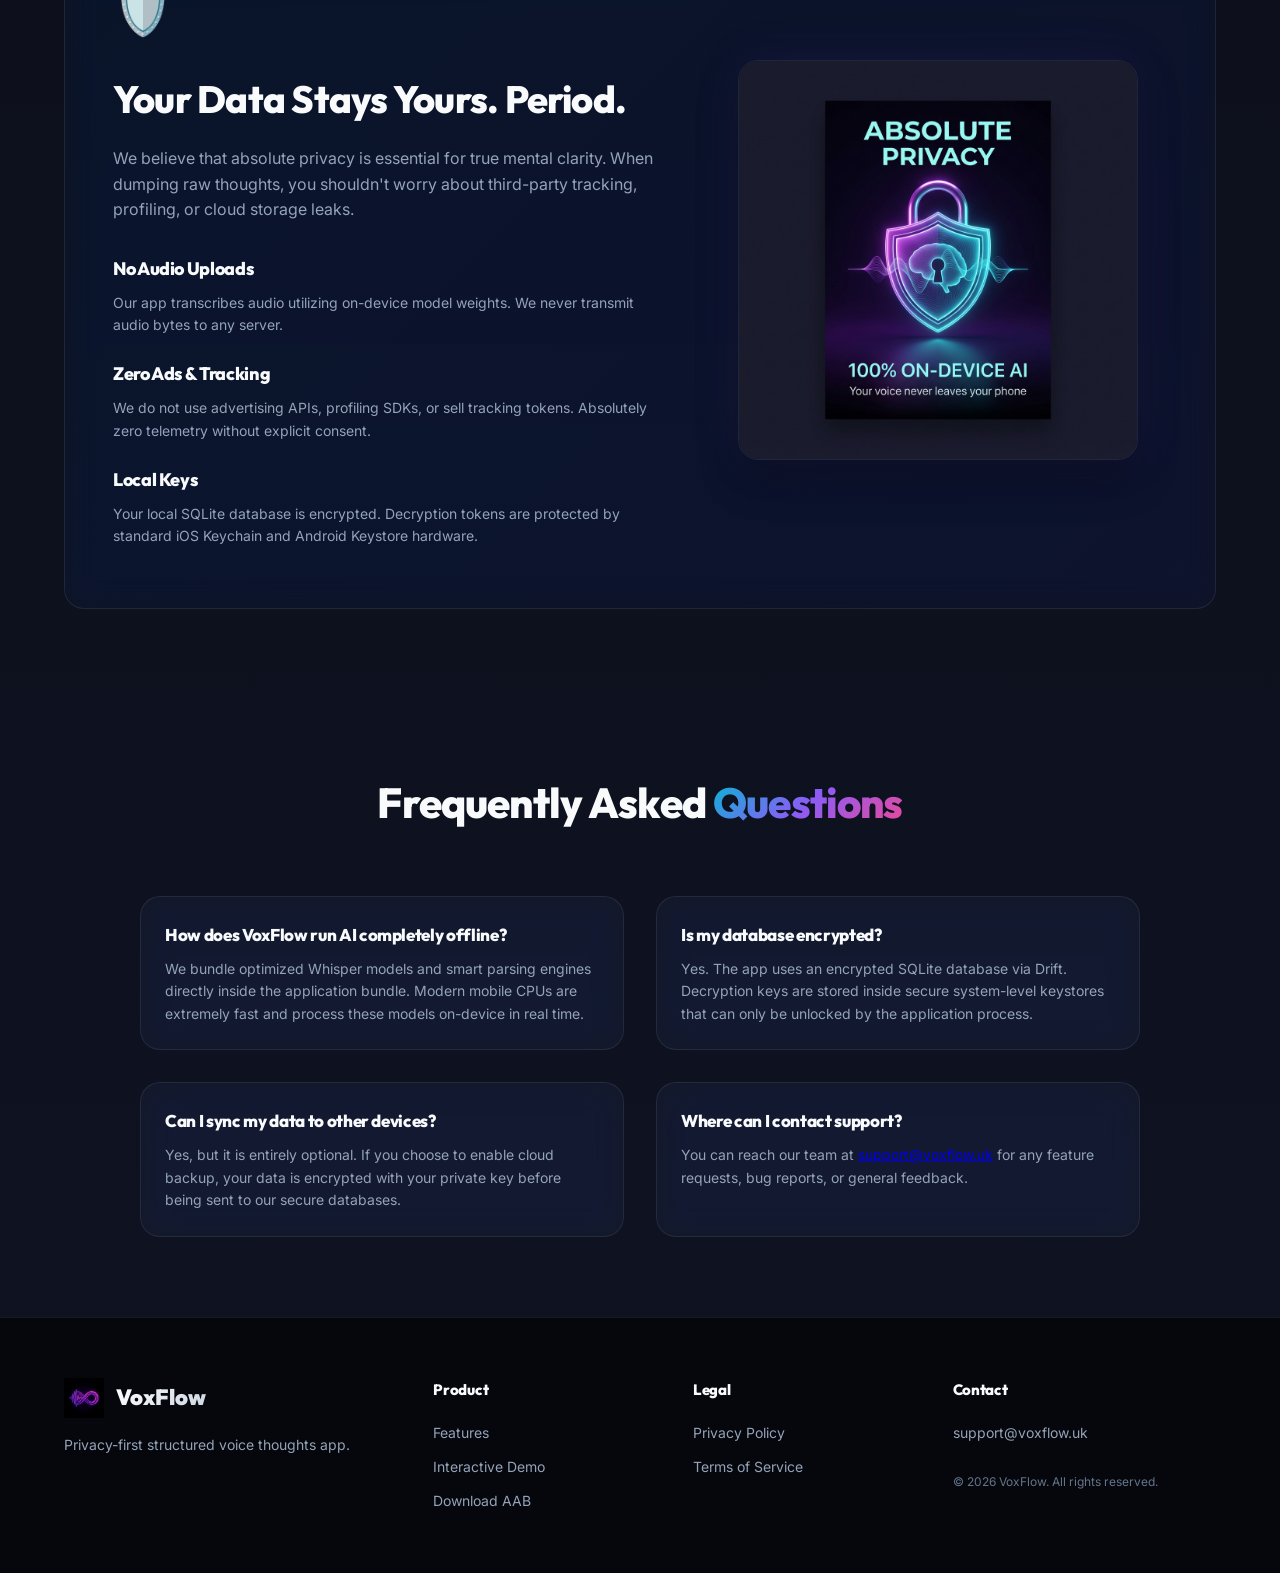
==== commit c2dbf830: "Update contact email to support@voxflow.uk Replace legacy moslyharmless@gmail.com contact address wi" ====
--- a/index.html
+++ b/index.html
@@ -308,7 +308,7 @@
         
         <div class="faq-item glass-card">
           <h4 data-i18n="faq4_q">Where can I contact support?</h4>
-          <p data-i18n="faq4_a">You can reach our team at <a href="mailto:moslyharmless@gmail.com" class="accent-cyan">moslyharmless@gmail.com</a> for any feature requests, bug reports, or general feedback.</p>
+          <p data-i18n="faq4_a">You can reach our team at <a href="mailto:support@voxflow.uk" class="accent-cyan">support@voxflow.uk</a> for any feature requests, bug reports, or general feedback.</p>
         </div>
       </div>
     </div>
@@ -337,7 +337,7 @@
       </div>
       <div class="footer-links">
         <h5>Contact</h5>
-        <a href="mailto:moslyharmless@gmail.com">moslyharmless@gmail.com</a>
+        <a href="mailto:support@voxflow.uk">support@voxflow.uk</a>
         <span data-i18n="footer_copy">© 2026 VoxFlow. All rights reserved.</span>
       </div>
     </div>
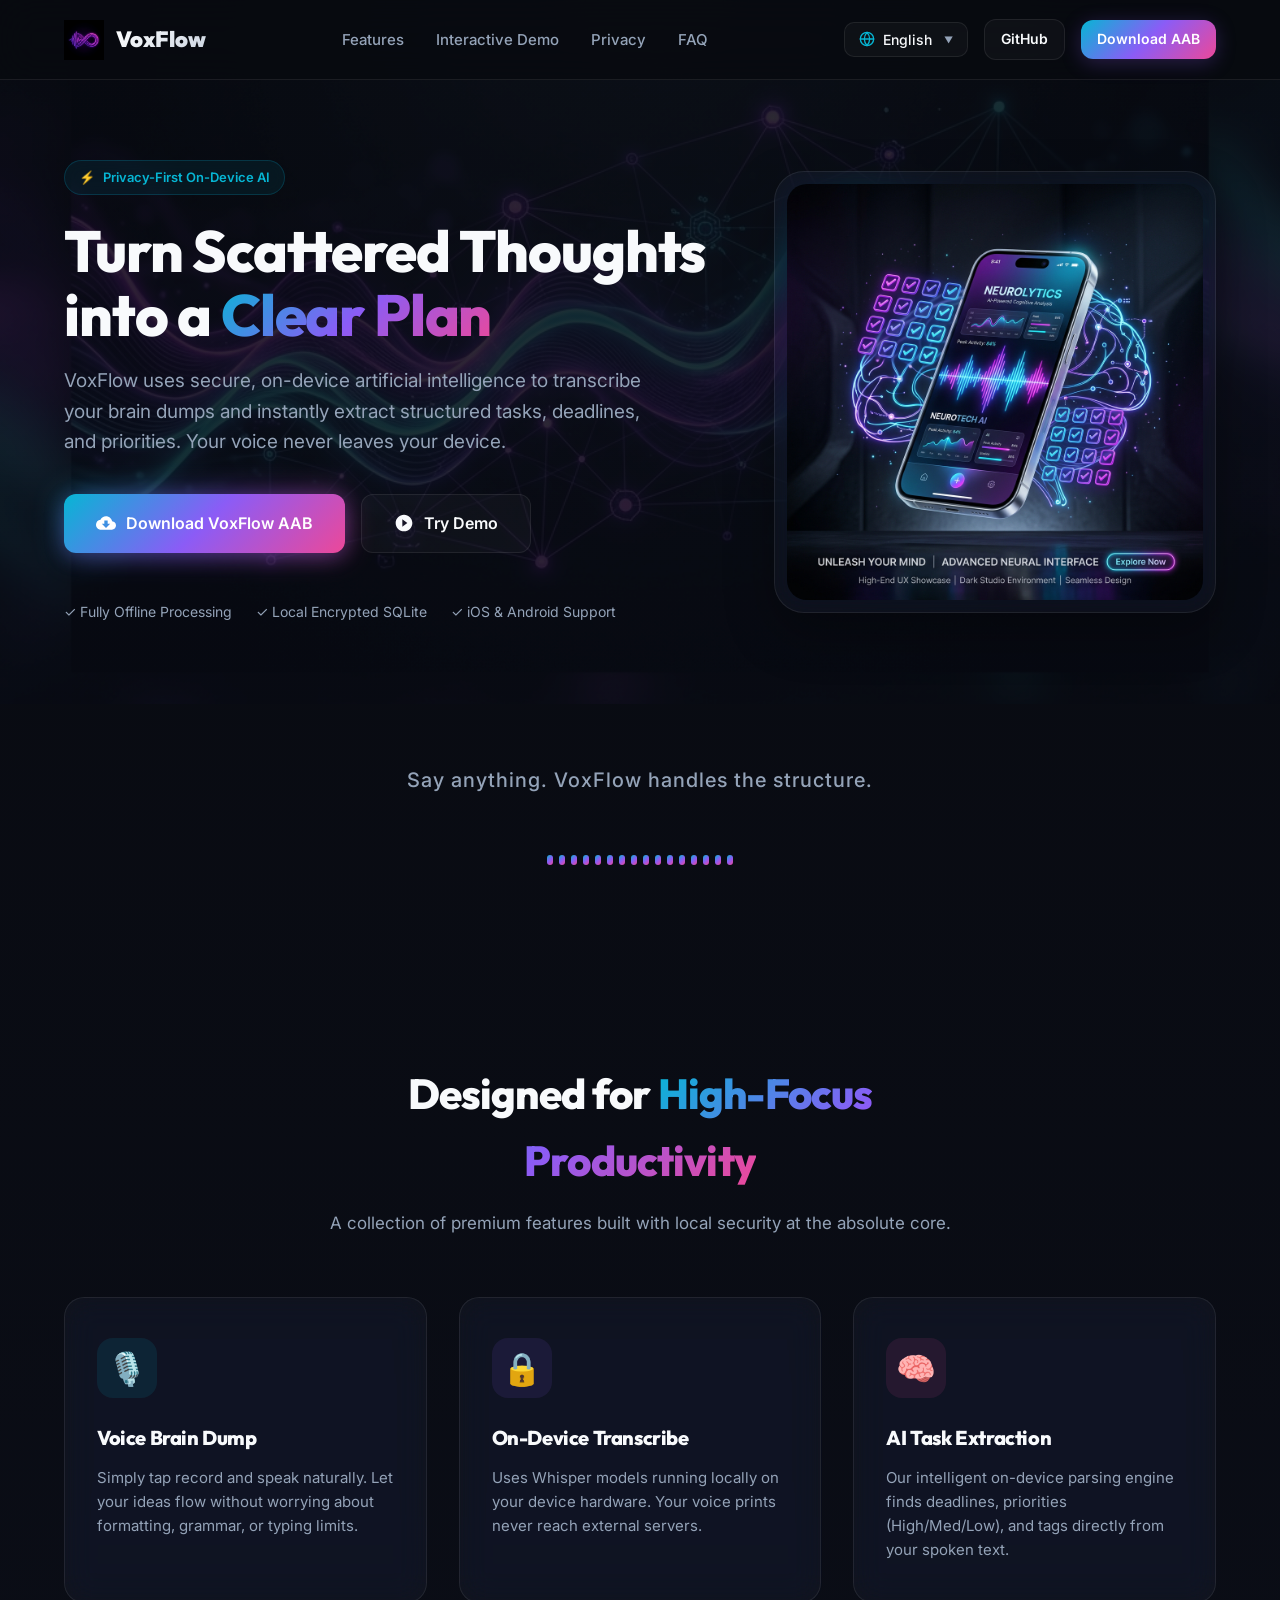
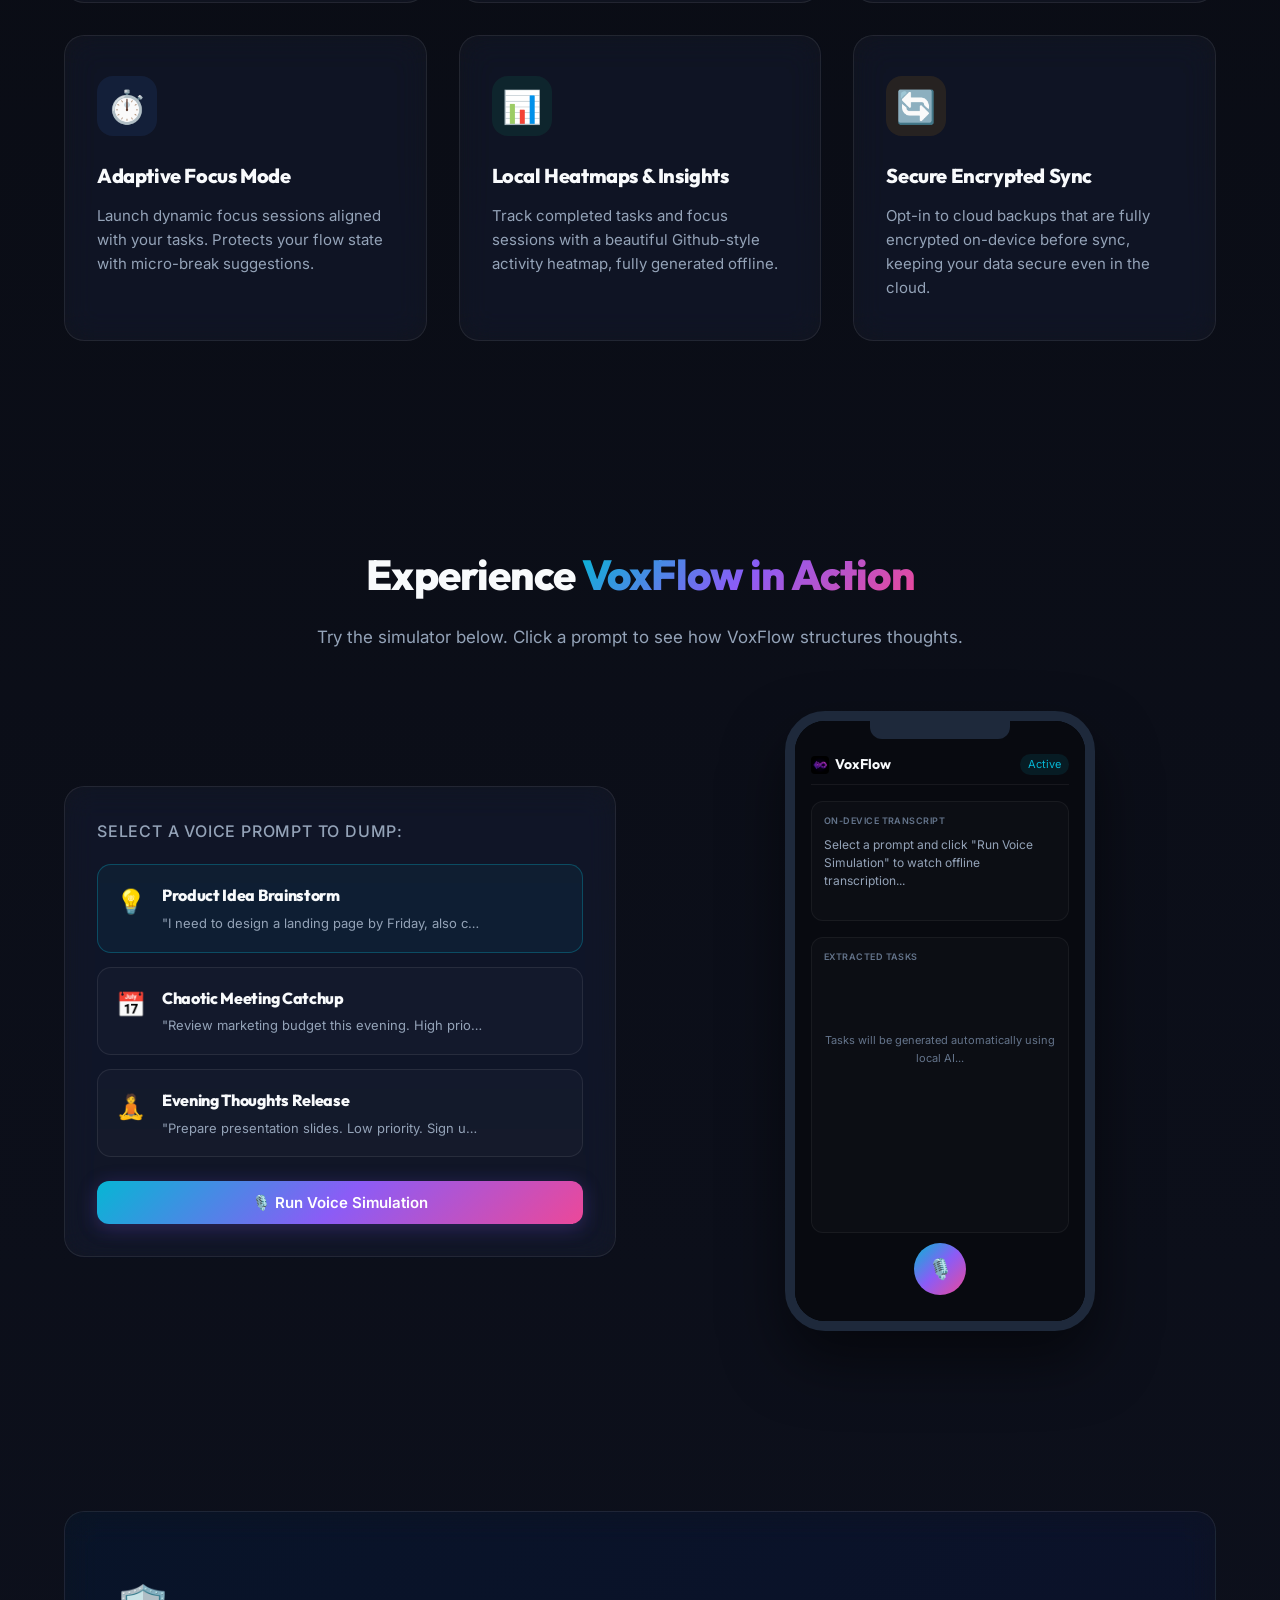
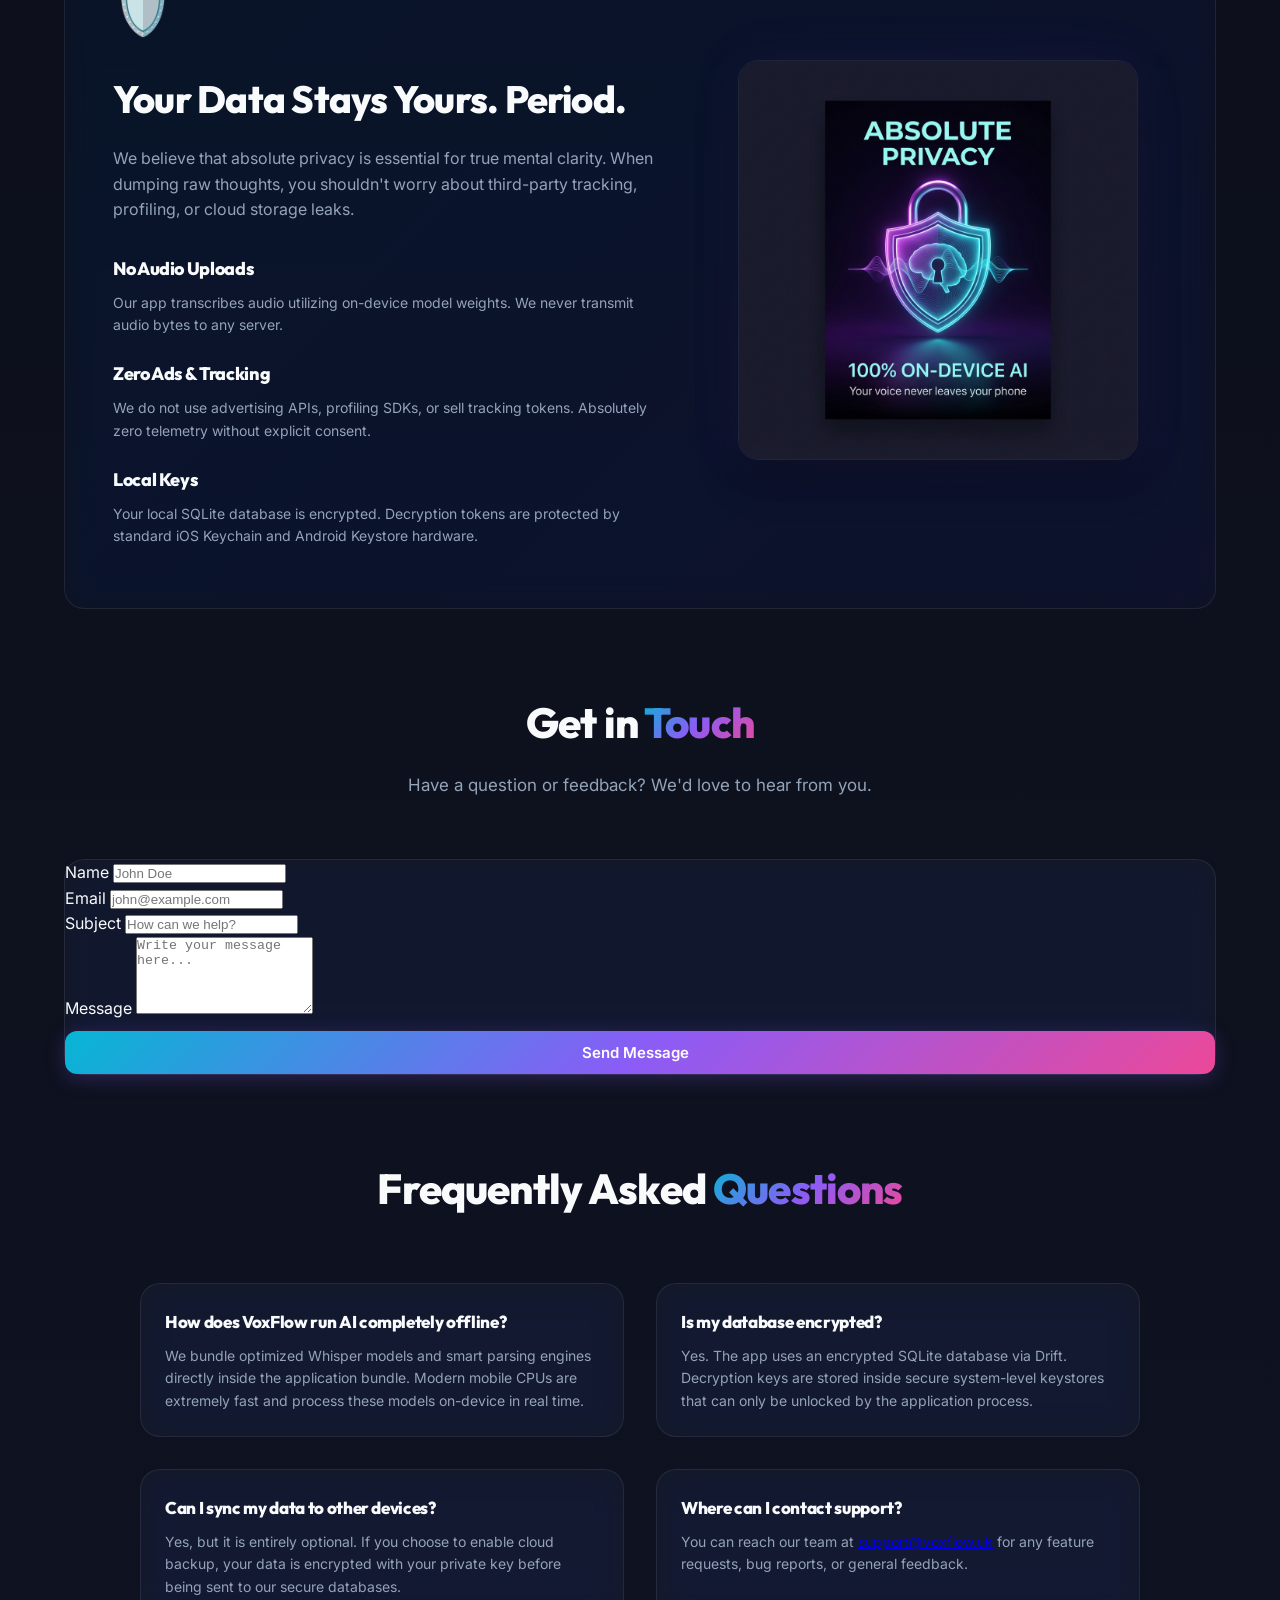
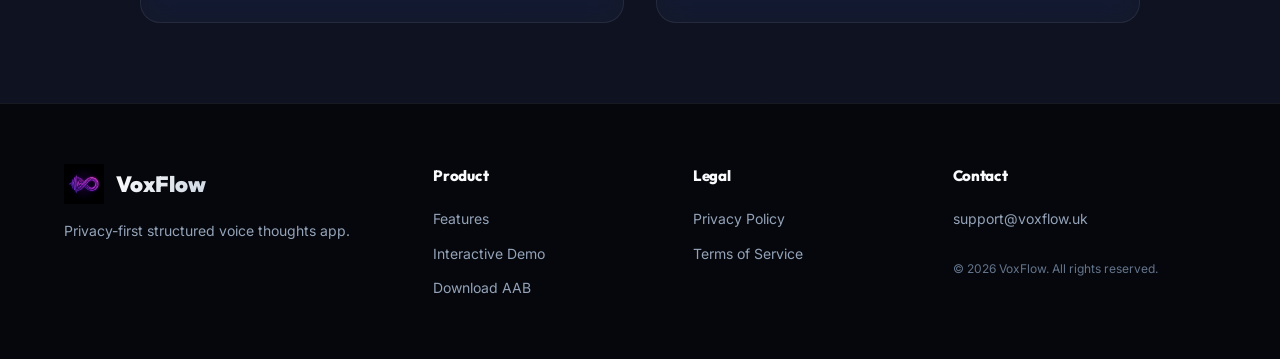
==== commit bbdfa33a: "Add contact worker to send emails via MailChannels Adds a new Cloudflare Worker (contact-worker/src/" ====
--- a/index.html
+++ b/index.html
@@ -283,6 +283,44 @@
     </div>
   </section>
 
+  <!-- Contact Section -->
+  <section class="contact-section" id="contact">
+    <div class="container">
+      <div class="section-header">
+        <h2 class="section-title" data-i18n="contact_title">Get in <span class="gradient-text">Touch</span></h2>
+        <p class="section-subtitle" data-i18n="contact_subtitle">Have a question or feedback? We'd love to hear from you.</p>
+      </div>
+      
+      <div class="contact-container glass-card">
+        <form id="contactForm" class="contact-form">
+          <div class="form-row">
+            <div class="form-group">
+              <label for="contactName" data-i18n="contact_name">Name</label>
+              <input type="text" id="contactName" class="form-input" required placeholder="John Doe">
+            </div>
+            <div class="form-group">
+              <label for="contactEmail" data-i18n="contact_email">Email</label>
+              <input type="email" id="contactEmail" class="form-input" required placeholder="john@example.com">
+            </div>
+          </div>
+          <div class="form-group">
+            <label for="contactSubject" data-i18n="contact_subject">Subject</label>
+            <input type="text" id="contactSubject" class="form-input" required placeholder="How can we help?">
+          </div>
+          <div class="form-group">
+            <label for="contactMessage" data-i18n="contact_message">Message</label>
+            <textarea id="contactMessage" class="form-input form-textarea" rows="5" required placeholder="Write your message here..."></textarea>
+          </div>
+          <button type="submit" class="btn btn-primary btn-full-width" id="contactSubmitBtn">
+            <span class="btn-text" data-i18n="contact_submit">Send Message</span>
+            <div class="spinner hidden" id="contactSpinner"></div>
+          </button>
+          <div id="contactResponse" class="contact-response hidden"></div>
+        </form>
+      </div>
+    </div>
+  </section>
+
   <!-- FAQ Section -->
   <section class="faq-section" id="faq">
     <div class="container">
